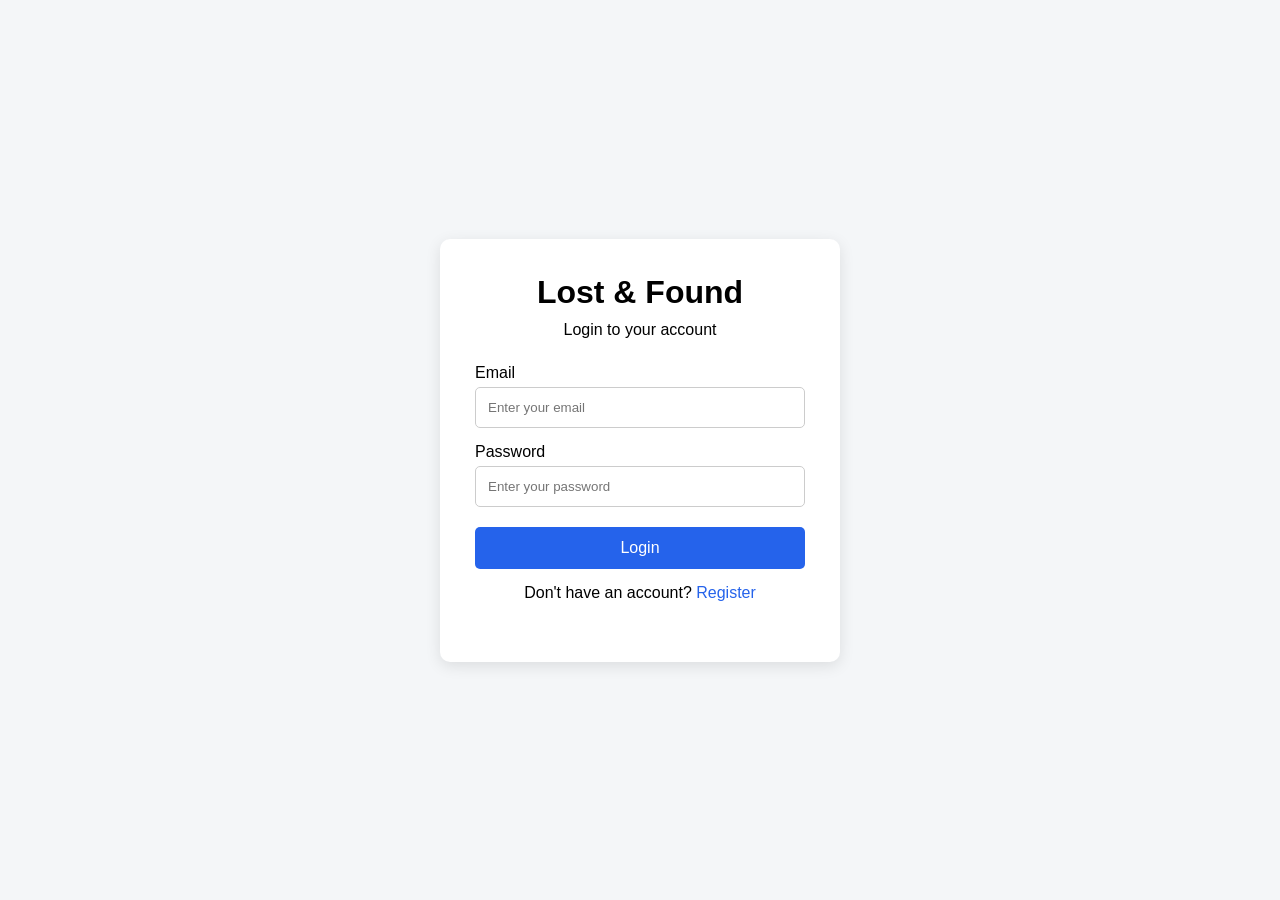
==== frontend/admin-claims.html @ b4ef364d "Added Admin Control" ====
<!DOCTYPE html>
<html lang="en">

<head>
    <meta charset="UTF-8">
    <meta name="viewport" content="width=device-width, initial-scale=1.0">

    <title>Manage Claims - Lost & Found</title>

    <link rel="stylesheet" href="css/style.css">
</head>

<body>

    <header>

        <h1>Lost & Found - Admin</h1>

        <nav>
            <a href="admin-dashboard.html">Dashboard</a>
            <a href="admin-items.html">Items</a>
            <a href="admin-users.html">Users</a>
            <a href="admin-claims.html">Claims</a>

            <button id="logoutBtn">Logout</button>
        </nav>

    </header>


    <main>

        <h2>Manage Claims</h2>

        <p id="message"></p>

        <div id="claimsContainer"></div>

    </main>


    <script src="js/admin-claims.js"></script>

</body>

</html>
---- frontend/css/style.css ----
/* Landing Page */

.landing-page {
    margin: 0;
    min-height: 100vh;

    background: linear-gradient(
        135deg,
        #1e3c72,
        #2a5298
    );

    display: flex;
    align-items: center;
    justify-content: center;
}


.landing-container {
    width: 100%;
    max-width: 1100px;
    padding: 40px;
}


.landing-content {
    background: white;

    max-width: 650px;

    margin: auto;

    padding: 60px 50px;

    text-align: center;

    border-radius: 20px;

    box-shadow:
        0 15px 40px rgba(0, 0, 0, 0.2);
}


.landing-content h1 {
    font-size: 52px;
    margin-bottom: 10px;
}


.landing-content h2 {
    font-size: 28px;
    margin-bottom: 20px;
}


.landing-content p {
    font-size: 17px;
    line-height: 1.7;

    color: #555;

    margin-bottom: 35px;
}


.landing-buttons {
    display: flex;

    justify-content: center;

    gap: 20px;
}


.landing-btn {
    display: inline-block;

    padding: 14px 35px;

    background: #1e3c72;

    color: white;

    text-decoration: none;

    border-radius: 8px;

    font-size: 16px;

    font-weight: bold;

    transition: 0.3s;
}


.landing-btn:hover {
    transform: translateY(-2px);

    opacity: 0.9;
}


.landing-btn.secondary {
    background: white;

    color: #1e3c72;

    border: 2px solid #1e3c72;
}


@media (max-width: 600px) {

    .landing-container {
        padding: 20px;
    }

    .landing-content {
        padding: 40px 25px;
    }

    .landing-content h1 {
        font-size: 40px;
    }

    .landing-content h2 {
        font-size: 23px;
    }

    .landing-buttons {
        flex-direction: column;
    }

    .landing-btn {
        width: auto;
    }

}

* {
    box-sizing: border-box;
    margin: 0;
    padding: 0;
}

body {
    font-family: Arial, sans-serif;
    background: #f4f6f8;
}

.container {
    min-height: 100vh;
    display: flex;
    justify-content: center;
    align-items: center;
}

.login-box {
    width: 400px;
    background: white;
    padding: 35px;
    border-radius: 10px;
    box-shadow: 0 4px 15px rgba(0, 0, 0, 0.1);
}

.login-box h1 {
    text-align: center;
    margin-bottom: 10px;
}

.login-box > p {
    text-align: center;
    margin-bottom: 25px;
}

label {
    display: block;
    margin-top: 15px;
    margin-bottom: 5px;
}

input {
    width: 100%;
    padding: 12px;
    border: 1px solid #ccc;
    border-radius: 5px;
}

button {
    width: 100%;
    padding: 12px;
    margin-top: 20px;
    border: none;
    border-radius: 5px;
    background: #2563eb;
    color: white;
    cursor: pointer;
    font-size: 16px;
}

button:hover {
    background: #1d4ed8;
}

a {
    color: #2563eb;
    text-decoration: none;
}

#message {
    margin-top: 15px;
}

header {
    background: #2563eb;
    color: white;
    padding: 20px 40px;

    display: flex;
    justify-content: space-between;
    align-items: center;
}

header h1 {
    margin: 0;
}

nav {
    display: flex;
    align-items: center;
    gap: 20px;
}

nav a {
    color: white;
    text-decoration: none;
}

nav button {
    width: auto;
    margin: 0;
    padding: 8px 15px;
    background: white;
    color: #2563eb;
}

main {
    padding: 40px;
}

main h2 {
    margin-bottom: 10px;
}

.dashboard-cards {
    display: grid;
    grid-template-columns: repeat(2, 1fr);
    gap: 20px;
    margin-top: 30px;
}

.card {
    background: white;
    padding: 25px;
    border-radius: 10px;
    box-shadow: 0 3px 10px rgba(0, 0, 0, 0.1);
}

.card h3 {
    margin-bottom: 10px;
}

.card p {
    margin-bottom: 20px;
}

.card a {
    display: inline-block;
    background: #2563eb;
    color: white;
    padding: 10px 15px;
    border-radius: 5px;
}

.filters {
    display: grid;
    grid-template-columns: 2fr 1fr 1fr 1fr;
    gap: 15px;
    margin: 25px 0;
}

.filters input,
.filters select {
    padding: 12px;
    border: 1px solid #ccc;
    border-radius: 5px;
}

.items-grid {
    display: grid;
    grid-template-columns: repeat(3, 1fr);
    gap: 20px;
    margin-top: 25px;
}

.item-card {
    background: white;
    padding: 20px;
    border-radius: 10px;
    box-shadow: 0 3px 10px rgba(0, 0, 0, 0.1);
}

.item-card h3 {
    margin-bottom: 15px;
}

.item-card p {
    margin: 8px 0;
}

.item-card button {
    margin-top: 15px;
}

@media (max-width: 900px) {

    .items-grid {
        grid-template-columns: repeat(2, 1fr);
    }

    .filters {
        grid-template-columns: 1fr 1fr;
    }
}

@media (max-width: 600px) {

    .items-grid {
        grid-template-columns: 1fr;
    }

    .filters {
        grid-template-columns: 1fr;
    }

    header {
        flex-direction: column;
        gap: 15px;
    }

    nav {
        flex-wrap: wrap;
        justify-content: center;
    }
}

.details-card {
    max-width: 800px;
    margin: 30px auto;
    background: white;
    padding: 30px;
    border-radius: 10px;
    box-shadow: 0 3px 10px rgba(0, 0, 0, 0.1);
}

.details-card h2 {
    margin-bottom: 20px;
}

.details-card p {
    margin: 12px 0;
}

.claim-box {
    max-width: 800px;
    margin: 20px auto;
    background: white;
    padding: 30px;
    border-radius: 10px;
    box-shadow: 0 3px 10px rgba(0, 0, 0, 0.1);
}

.claim-box h2 {
    margin-bottom: 10px;
}

.claim-box textarea {
    width: 100%;
    margin-top: 20px;
    padding: 12px;
    border: 1px solid #ccc;
    border-radius: 5px;
    resize: vertical;
}

.claim-box button {
    width: auto;
    padding: 10px 20px;
}

#message,
#claimMessageResult {
    margin-top: 15px;
}

.form-card {
    max-width: 650px;
    margin: 30px auto;
    background: white;
    padding: 30px;
    border-radius: 10px;
    box-shadow: 0 3px 10px rgba(0, 0, 0, 0.1);
}

.form-card h2 {
    margin-bottom: 10px;
}

.form-card > p {
    margin-bottom: 25px;
}

.form-card label {
    display: block;
    margin-top: 15px;
    margin-bottom: 5px;
}

.form-card input,
.form-card select,
.form-card textarea {
    width: 100%;
    padding: 12px;
    border: 1px solid #ccc;
    border-radius: 5px;
    font-family: inherit;
}

.form-card textarea {
    resize: vertical;
}

.form-card button {
    margin-top: 25px;
}

#message {
    margin-top: 15px;
}

.claims-grid {
    display: grid;
    grid-template-columns: repeat(3, 1fr);
    gap: 20px;
    margin-top: 25px;
}

.claim-card {
    background: white;
    padding: 25px;
    border-radius: 10px;
    box-shadow: 0 3px 10px rgba(0, 0, 0, 0.1);
}

.claim-card h3 {
    margin-bottom: 15px;
}

.claim-card p {
    margin: 10px 0;
}

.claim-status {
    font-weight: bold;
}

.claim-status.pending {
    color: orange;
}

.claim-status.accepted {
    color: green;
}

.claim-status.rejected {
    color: red;
}

.claim-card button {
    width: auto;
    margin-top: 15px;
}


@media (max-width: 900px) {

    .claims-grid {
        grid-template-columns: repeat(2, 1fr);
    }

}


@media (max-width: 600px) {

    .claims-grid {
        grid-template-columns: 1fr;
    }

}

.admin-claim-card {
    background: white;
    margin: 20px 0;
    padding: 25px;
    border-radius: 10px;
    box-shadow: 0 3px 10px rgba(0, 0, 0, 0.1);
}

.admin-claim-card h3 {
    margin-bottom: 15px;
}

.admin-claim-card p {
    margin: 10px 0;
}

.claim-actions {
    margin-top: 20px;
}

.claim-actions button {
    width: auto;
    margin-right: 10px;
}

.admin-item-card {
    background: white;
    margin: 20px 0;
    padding: 25px;
    border-radius: 10px;
    box-shadow: 0 3px 10px rgba(0, 0, 0, 0.1);
}

.admin-item-card h3 {
    margin-bottom: 15px;
}

.admin-item-card p {
    margin: 10px 0;
}

.item-actions {
    margin-top: 20px;
}

.item-actions button {
    width: auto;
    margin-right: 10px;
}

.item-status {
    font-weight: bold;
}

.item-status.active {
    color: green;
}

.item-status.resolved {
    color: blue;
}

.admin-user-card {
    background: white;
    margin: 20px 0;
    padding: 25px;
    border-radius: 10px;
    box-shadow: 0 3px 10px rgba(0, 0, 0, 0.1);
}

.admin-user-card h3 {
    margin-bottom: 15px;
}

.admin-user-card p {
    margin: 10px 0;
}

.user-actions {
    margin-top: 20px;
}

.user-actions button {
    width: auto;
}

.user-actions span {
    font-weight: bold;
}

.dashboard-cards {
    display: grid;
    grid-template-columns: repeat(3, 1fr);
    gap: 20px;
    margin-top: 30px;
}

.dashboard-card {
    background: white;
    padding: 25px;
    border-radius: 10px;
    text-align: center;
    box-shadow: 0 3px 10px rgba(0, 0, 0, 0.1);
}

.dashboard-card h3 {
    margin-bottom: 15px;
}

.dashboard-card p {
    font-size: 32px;
    font-weight: bold;
}

.admin-links {
    display: flex;
    gap: 15px;
    margin-top: 35px;
    flex-wrap: wrap;
}

.admin-links a {
    padding: 12px 20px;
    background: #333;
    color: white;
    text-decoration: none;
    border-radius: 6px;
}

@media (max-width: 800px) {

    .dashboard-cards {
        grid-template-columns: repeat(2, 1fr);
    }

}

@media (max-width: 500px) {

    .dashboard-cards {
        grid-template-columns: 1fr;
    }

}
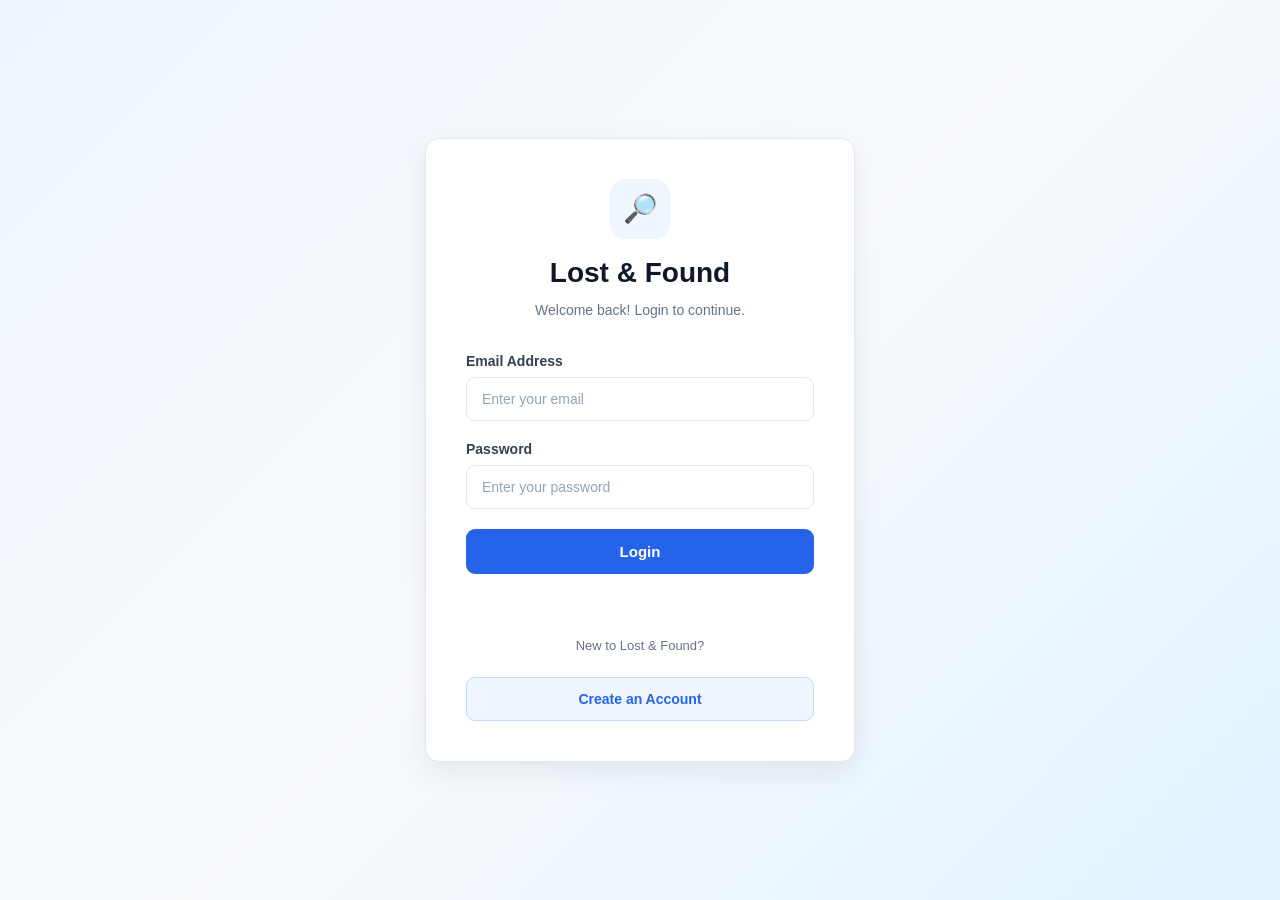
==== commit 41448374: "Updated frontend" ====
--- a/frontend/admin-claims.html
+++ b/frontend/admin-claims.html
@@ -2,39 +2,160 @@
 <html lang="en">
 
 <head>
+
     <meta charset="UTF-8">
-    <meta name="viewport" content="width=device-width, initial-scale=1.0">
+
+    <meta name="viewport"
+          content="width=device-width, initial-scale=1.0">
 
     <title>Manage Claims - Lost & Found</title>
 
     <link rel="stylesheet" href="css/style.css">
+
 </head>
 
 <body>
 
-    <header>
+    <!-- Admin Navigation -->
+    <header class="main-header admin-header">
 
-        <h1>Lost & Found - Admin</h1>
+        <a href="admin-dashboard.html" class="brand">
 
-        <nav>
-            <a href="admin-dashboard.html">Dashboard</a>
-            <a href="admin-items.html">Items</a>
-            <a href="admin-users.html">Users</a>
-            <a href="admin-claims.html">Claims</a>
+            <span class="brand-icon">🔎</span>
 
-            <button id="logoutBtn">Logout</button>
+            <span>Lost & Found</span>
+
+            <span class="admin-badge">
+                ADMIN
+            </span>
+
+        </a>
+
+
+        <nav class="main-nav">
+
+            <a href="admin-dashboard.html"
+               class="nav-link">
+                Dashboard
+            </a>
+
+            <a href="admin-items.html"
+               class="nav-link">
+                Items
+            </a>
+
+            <a href="admin-users.html"
+               class="nav-link">
+                Users
+            </a>
+
+            <a href="admin-claims.html"
+               class="nav-link active">
+                Claims
+            </a>
+
+            <button id="logoutBtn"
+                    class="logout-btn">
+                Logout
+            </button>
+
         </nav>
 
     </header>
 
 
-    <main>
+    <!-- Main Content -->
+    <main class="admin-claims-page">
 
-        <h2>Manage Claims</h2>
 
-        <p id="message"></p>
+        <!-- Page Hero -->
+        <section class="admin-claims-hero">
 
-        <div id="claimsContainer"></div>
+            <div>
+
+                <span class="section-label">
+                    ADMIN PORTAL
+                </span>
+
+                <h1>
+                    Manage Claims
+                </h1>
+
+                <p>
+                    Review ownership claims and manage
+                    claim requests submitted by users.
+                </p>
+
+            </div>
+
+
+            <div class="admin-claims-hero-icon">
+                📋
+            </div>
+
+        </section>
+
+
+        <!-- Claims Section -->
+        <section class="admin-claims-section">
+
+
+            <div class="admin-claims-section-header">
+
+                <div>
+
+                    <span class="admin-section-label">
+                        CLAIM MANAGEMENT
+                    </span>
+
+                    <h2>
+                        Submitted Claims
+                    </h2>
+
+                    <p>
+                        Review, approve, or reject claims
+                        submitted for reported items.
+                    </p>
+
+                </div>
+
+            </div>
+
+
+            <!-- Message -->
+            <p id="message"
+               class="admin-claims-message">
+            </p>
+
+
+            <!-- Claims -->
+            <div id="claimsContainer"
+                 class="admin-claims-grid">
+            </div>
+
+
+            <!-- Empty State -->
+            <div id="adminClaimsEmptyState"
+                 class="admin-claims-empty-state"
+                 style="display: none;">
+
+                <div class="admin-claims-empty-icon">
+                    📋
+                </div>
+
+                <h3>
+                    No Claims Found
+                </h3>
+
+                <p>
+                    There are currently no claim requests
+                    waiting for admin review.
+                </p>
+
+            </div>
+
+
+        </section>
 
     </main>
 
@@ -43,4 +164,4 @@
 
 </body>
 
-</html>
+</html>
--- a/frontend/css/style.css
+++ b/frontend/css/style.css
@@ -1,655 +1,5885 @@
-/* Landing Page */
-
-.landing-page {
+
+/* =========================================
+   1. GLOBAL RESET
+   Removes default browser spacing
+========================================= */
+
+* {
     margin: 0;
+    padding: 0;
+    box-sizing: border-box;
+}
+
+
+/* =========================================
+   2. ROOT VARIABLES
+   Common colors and values for the website
+========================================= */
+
+:root {
+    --primary-color: #2563eb;
+    --primary-hover: #1d4ed8;
+
+    --background-color: #f1f5f9;
+    --card-color: #ffffff;
+
+    --heading-color: #0f172a;
+    --text-color: #64748b;
+
+    --border-color: #e2e8f0;
+
+    --shadow: 0 10px 30px rgba(15, 23, 42, 0.08);
+
+    --border-radius: 14px;
+}
+
+
+/* =========================================
+   3. BODY STYLING
+   Sets the default font and background
+========================================= */
+
+body {
+    font-family: Arial, Helvetica, sans-serif;
+    background-color: var(--background-color);
+    color: var(--heading-color);
     min-height: 100vh;
+}
+
+
+/* =========================================
+   4. AUTH PAGE
+   Centers the login card
+========================================= */
+
+.auth-page {
+    min-height: 100vh;
+
+    display: flex;
+    justify-content: center;
+    align-items: center;
+
+    padding: 20px;
 
     background: linear-gradient(
         135deg,
-        #1e3c72,
-        #2a5298
+        #eff6ff,
+        #f8fafc,
+        #e0f2fe
     );
-
-    display: flex;
-    align-items: center;
+}
+
+
+/* =========================================
+   5. AUTH CARD
+   Main white login container
+========================================= */
+
+.auth-card {
+    width: 100%;
+    max-width: 430px;
+
+    background-color: var(--card-color);
+
+    padding: 40px;
+
+    border: 1px solid var(--border-color);
+    border-radius: var(--border-radius);
+
+    box-shadow: var(--shadow);
+
+    transition: transform 0.3s ease,
+                box-shadow 0.3s ease;
+}
+
+/* Slight card elevation on hover */
+
+.auth-card:hover {
+    transform: translateY(-3px);
+
+    box-shadow: 0 16px 40px rgba(15, 23, 42, 0.12);
+}
+
+
+/* =========================================
+   6. AUTH HEADER
+   Logo, heading and welcome text
+========================================= */
+
+.auth-header {
+    text-align: center;
+    margin-bottom: 32px;
+}
+
+/* Logo icon */
+
+.brand-icon {
+    width: 60px;
+    height: 60px;
+
+    display: flex;
     justify-content: center;
-}
-
-
-.landing-container {
+    align-items: center;
+
+    margin: 0 auto 18px;
+
+    background-color: #eff6ff;
+
+    border-radius: 16px;
+
+    font-size: 28px;
+}
+
+/* Main heading */
+
+.auth-header h1 {
+    font-size: 28px;
+    font-weight: 700;
+
+    color: var(--heading-color);
+
+    margin-bottom: 10px;
+}
+
+/* Welcome text */
+
+.auth-header p {
+    font-size: 14px;
+    color: var(--text-color);
+    line-height: 1.6;
+}
+
+
+/* =========================================
+   7. FORM STYLING
+========================================= */
+
+.auth-form {
+    display: flex;
+    flex-direction: column;
+    gap: 20px;
+}
+
+/* Each input and its label */
+
+.form-group {
+    display: flex;
+    flex-direction: column;
+    gap: 8px;
+}
+
+/* Input labels */
+
+.form-group label {
+    font-size: 14px;
+    font-weight: 600;
+
+    color: #334155;
+}
+
+/* Email and password inputs */
+
+.form-group input {
     width: 100%;
-    max-width: 1100px;
-    padding: 40px;
-}
-
-
-.landing-content {
+
+    padding: 13px 15px;
+
+    font-size: 14px;
+    font-family: inherit;
+
+    color: var(--heading-color);
+
+    background-color: #ffffff;
+
+    border: 1px solid var(--border-color);
+    border-radius: 9px;
+
+    outline: none;
+
+    transition: border-color 0.2s ease,
+                box-shadow 0.2s ease;
+}
+
+/* Placeholder color */
+
+.form-group input::placeholder {
+    color: #94a3b8;
+}
+
+/* Input focus effect */
+
+.form-group input:focus {
+    border-color: var(--primary-color);
+
+    box-shadow: 0 0 0 3px rgba(37, 99, 235, 0.12);
+}
+
+
+/* =========================================
+   8. PRIMARY LOGIN BUTTON
+========================================= */
+
+.primary-btn {
+    width: 100%;
+
+    padding: 14px;
+
+    background-color: var(--primary-color);
+    color: #ffffff;
+
+    border: none;
+    border-radius: 9px;
+
+    font-size: 15px;
+    font-weight: 600;
+
+    cursor: pointer;
+
+    transition: background-color 0.2s ease,
+                transform 0.2s ease,
+                box-shadow 0.2s ease;
+}
+
+/* Button hover */
+
+.primary-btn:hover {
+    background-color: var(--primary-hover);
+
+    transform: translateY(-2px);
+
+    box-shadow: 0 5px 14px rgba(37, 99, 235, 0.25);
+}
+
+/* Button click */
+
+.primary-btn:active {
+    transform: translateY(0);
+}
+
+/* Keyboard focus */
+
+.primary-btn:focus-visible,
+.secondary-btn:focus-visible {
+    outline: 3px solid rgba(37, 99, 235, 0.35);
+    outline-offset: 3px;
+}
+
+
+/* =========================================
+   9. FORM MESSAGE
+   Displays login success or error messages
+========================================= */
+
+.form-message {
+    font-size: 13px;
+    text-align: center;
+    line-height: 1.5;
+
+    color: #dc2626;
+}
+
+
+/* =========================================
+   10. AUTH DIVIDER
+========================================= */
+
+.auth-divider {
+    display: flex;
+    align-items: center;
+    justify-content: center;
+
+    margin: 24px 0;
+
+    color: var(--text-color);
+    font-size: 13px;
+}
+
+
+/* =========================================
+   11. SECONDARY BUTTON
+   Create account button
+========================================= */
+
+.secondary-btn {
+    display: block;
+    width: 100%;
+
+    padding: 13px;
+
+    text-align: center;
+    text-decoration: none;
+
+    color: var(--primary-color);
+
+    background-color: #eff6ff;
+
+    border: 1px solid #bfdbfe;
+    border-radius: 9px;
+
+    font-size: 14px;
+    font-weight: 600;
+
+    transition: background-color 0.2s ease,
+                border-color 0.2s ease;
+}
+
+/* Register button hover */
+
+.secondary-btn:hover {
+    background-color: #dbeafe;
+    border-color: #93c5fd;
+}
+
+
+/* =========================================
+   12. RESPONSIVE DESIGN
+   Adjusts the card for mobile screens
+========================================= */
+
+@media (max-width: 480px) {
+
+    .auth-card {
+        padding: 28px 22px;
+    }
+
+    .auth-header h1 {
+        font-size: 24px;
+    }
+
+    .brand-icon {
+        width: 54px;
+        height: 54px;
+    }
+
+}
+
+
+/* =========================================
+   13. REDUCED MOTION
+   Respects users who prefer less animation
+========================================= */
+
+@media (prefers-reduced-motion: reduce) {
+
+    *,
+    *::before,
+    *::after {
+        scroll-behavior: auto !important;
+        animation-duration: 0.01ms !important;
+        transition-duration: 0.01ms !important;
+    }
+
+}
+
+
+/* =========================================
+   USER DASHBOARD
+========================================= */
+
+
+/* =========================================
+   MAIN HEADER
+========================================= */
+
+.main-header {
+    min-height: 70px;
+
+    display: flex;
+    align-items: center;
+    justify-content: space-between;
+
+    padding: 15px 40px;
+
+    background-color: #0f172a;
+
+    border-bottom: 1px solid #1e293b;
+}
+
+
+/* Application brand */
+
+.brand {
+    display: flex;
+    align-items: center;
+
+    gap: 10px;
+
+    color: #ffffff;
+
+    font-size: 20px;
+    font-weight: 700;
+
+    text-decoration: none;
+}
+
+
+/* Brand icon */
+
+.brand-symbol {
+    width: 38px;
+    height: 38px;
+
+    display: flex;
+    align-items: center;
+    justify-content: center;
+
+    background-color: #2563eb;
+
+    border-radius: 10px;
+
+    font-size: 18px;
+}
+
+
+/* =========================================
+   NAVIGATION
+========================================= */
+
+.main-nav {
+    display: flex;
+    align-items: center;
+
+    gap: 8px;
+}
+
+
+/* Navigation links */
+
+.nav-link {
+    padding: 9px 13px;
+
+    color: #cbd5e1;
+
+    border-radius: 7px;
+
+    font-size: 14px;
+
+    text-decoration: none;
+
+    transition:
+        background-color 0.2s ease,
+        color 0.2s ease;
+}
+
+
+/* Navigation hover */
+
+.nav-link:hover {
+    color: #ffffff;
+
+    background-color: #1e293b;
+
+    text-decoration: none;
+}
+
+
+/* Active navigation item */
+
+.nav-link.active {
+    color: #ffffff;
+
+    background-color: #2563eb;
+}
+
+
+/* =========================================
+   LOGOUT BUTTON
+========================================= */
+
+.logout-btn {
+    width: auto;
+
+    margin: 0;
+
+    padding: 9px 15px;
+
+    border: 1px solid #475569;
+
+    border-radius: 7px;
+
+    background-color: transparent;
+
+    color: #cbd5e1;
+
+    font-size: 14px;
+
+    cursor: pointer;
+
+    transition:
+        background-color 0.2s ease,
+        color 0.2s ease,
+        border-color 0.2s ease;
+}
+
+
+/* Logout hover */
+
+.logout-btn:hover {
+    background-color: #dc2626;
+
+    border-color: #dc2626;
+
+    color: #ffffff;
+}
+
+
+/* =========================================
+   DASHBOARD CONTAINER
+========================================= */
+
+.dashboard-container {
+    max-width: 1200px;
+
+    margin: 0 auto;
+
+    padding: 45px 30px;
+}
+
+
+/* =========================================
+   WELCOME SECTION
+========================================= */
+
+.dashboard-welcome {
+    display: flex;
+
+    align-items: center;
+    justify-content: space-between;
+
+    gap: 30px;
+
+    margin-bottom: 35px;
+
+    padding: 35px;
+
+    background:
+        linear-gradient(
+            135deg,
+            #0f172a,
+            #1e3a8a
+        );
+
+    border-radius: 18px;
+
+    color: #ffffff;
+
+    box-shadow:
+        0 12px 30px rgba(15, 23, 42, 0.15);
+}
+
+
+/* Small label */
+
+.welcome-label {
+    display: block;
+
+    margin-bottom: 10px;
+
+    color: #93c5fd;
+
+    font-size: 12px;
+
+    font-weight: 700;
+
+    letter-spacing: 1.5px;
+}
+
+
+/* Welcome heading */
+
+.dashboard-welcome h1 {
+    margin-bottom: 10px;
+
+    color: #ffffff;
+
+    font-size: 30px;
+}
+
+
+/* Welcome description */
+
+.dashboard-welcome p {
+    max-width: 650px;
+
+    margin: 0;
+
+    color: #cbd5e1;
+
+    line-height: 1.6;
+}
+
+
+/* =========================================
+   PRIMARY DASHBOARD BUTTON
+========================================= */
+
+.dashboard-primary-btn {
+    flex-shrink: 0;
+
+    padding: 13px 20px;
+
+    background-color: #ffffff;
+
+    color: #1d4ed8;
+
+    border-radius: 9px;
+
+    font-size: 14px;
+
+    font-weight: 700;
+
+    text-decoration: none;
+
+    transition:
+        transform 0.2s ease,
+        box-shadow 0.2s ease;
+}
+
+
+.dashboard-primary-btn:hover {
+    transform: translateY(-2px);
+
+    box-shadow:
+        0 8px 20px rgba(0, 0, 0, 0.15);
+
+    text-decoration: none;
+}
+
+
+/* =========================================
+   DASHBOARD CARDS
+========================================= */
+
+.dashboard-cards {
+    display: grid;
+
+    grid-template-columns:
+        repeat(4, 1fr);
+
+    gap: 18px;
+
+    margin-top: 0;
+}
+
+
+/* Individual card */
+
+.dashboard-card {
+    display: flex;
+
+    flex-direction: column;
+
+    padding: 24px;
+
+    background-color: #ffffff;
+
+    border: 1px solid #e2e8f0;
+
+    border-radius: 14px;
+
+    box-shadow:
+        0 4px 15px rgba(15, 23, 42, 0.05);
+
+    transition:
+        transform 0.2s ease,
+        box-shadow 0.2s ease,
+        border-color 0.2s ease;
+}
+
+
+/* Card hover */
+
+.dashboard-card:hover {
+    transform: translateY(-5px);
+
+    border-color: #bfdbfe;
+
+    box-shadow:
+        0 12px 25px rgba(15, 23, 42, 0.10);
+}
+
+
+/* =========================================
+   CARD ICON
+========================================= */
+
+.dashboard-card-icon {
+    width: 46px;
+    height: 46px;
+
+    display: flex;
+
+    align-items: center;
+    justify-content: center;
+
+    margin-bottom: 18px;
+
+    border-radius: 12px;
+
+    font-size: 20px;
+
+    font-weight: 700;
+}
+
+
+/* Lost */
+
+.lost-icon {
+    background-color: #fff7ed;
+
+    color: #ea580c;
+}
+
+
+/* Found */
+
+.found-icon {
+    background-color: #ecfeff;
+
+    color: #0891b2;
+}
+
+
+/* Report */
+
+.report-icon {
+    background-color: #eff6ff;
+
+    color: #2563eb;
+}
+
+
+/* Claims */
+
+.claims-icon {
+    background-color: #f5f3ff;
+
+    color: #7c3aed;
+}
+
+
+/* =========================================
+   CARD CONTENT
+========================================= */
+
+.dashboard-card-content {
+    flex: 1;
+}
+
+
+.dashboard-card h3 {
+    margin-bottom: 8px;
+
+    color: #0f172a;
+
+    font-size: 17px;
+}
+
+
+.dashboard-card p {
+    margin-bottom: 18px;
+
+    color: #64748b;
+
+    font-size: 13px;
+
+    line-height: 1.6;
+}
+
+
+.dashboard-card a {
+    color: #2563eb;
+
+    font-size: 13px;
+
+    font-weight: 700;
+
+    text-decoration: none;
+}
+
+
+.dashboard-card a:hover {
+    color: #1d4ed8;
+
+    text-decoration: none;
+}
+
+
+/* =========================================
+   QUICK ACTIONS
+========================================= */
+
+.quick-actions {
+    margin-top: 50px;
+}
+
+
+.section-label {
+    display: block;
+
+    margin-bottom: 6px;
+
+    color: #2563eb;
+
+    font-size: 11px;
+
+    font-weight: 700;
+
+    letter-spacing: 1.5px;
+}
+
+
+.section-heading h2 {
+    margin-bottom: 20px;
+
+    color: #0f172a;
+
+    font-size: 24px;
+}
+
+
+/* =========================================
+   ACTION GRID
+========================================= */
+
+.action-grid {
+    display: grid;
+
+    grid-template-columns:
+        repeat(2, 1fr);
+
+    gap: 16px;
+}
+
+
+/* Individual action */
+
+.action-card {
+    display: flex;
+
+    align-items: center;
+
+    gap: 15px;
+
+    padding: 20px;
+
+    background-color: #ffffff;
+
+    border: 1px solid #e2e8f0;
+
+    border-radius: 12px;
+
+    color: inherit;
+
+    text-decoration: none;
+
+    transition:
+        transform 0.2s ease,
+        border-color 0.2s ease,
+        box-shadow 0.2s ease;
+}
+
+
+.action-card:hover {
+    transform: translateY(-3px);
+
+    border-color: #bfdbfe;
+
+    box-shadow:
+        0 8px 20px rgba(15, 23, 42, 0.08);
+
+    text-decoration: none;
+}
+
+
+/* Action icon */
+
+.action-icon {
+    width: 45px;
+    height: 45px;
+
+    flex-shrink: 0;
+
+    display: flex;
+
+    justify-content: center;
+    align-items: center;
+
+    background-color: #eff6ff;
+
+    border-radius: 10px;
+
+    font-size: 19px;
+}
+
+
+/* Action content */
+
+.action-card div {
+    flex: 1;
+}
+
+
+.action-card h3 {
+    margin-bottom: 5px;
+
+    color: #0f172a;
+
+    font-size: 15px;
+}
+
+
+.action-card p {
+    margin: 0;
+
+    color: #64748b;
+
+    font-size: 13px;
+
+    line-height: 1.5;
+}
+
+
+/* Arrow */
+
+.action-arrow {
+    color: #2563eb;
+
+    font-size: 20px;
+
+    transition: transform 0.2s ease;
+}
+
+
+.action-card:hover .action-arrow {
+    transform: translateX(4px);
+}
+
+
+/* =========================================
+   INFORMATION BOX
+========================================= */
+
+.dashboard-info {
+    display: flex;
+
+    align-items: flex-start;
+
+    gap: 15px;
+
+    margin-top: 40px;
+
+    padding: 22px;
+
+    background-color: #eff6ff;
+
+    border: 1px solid #bfdbfe;
+
+    border-radius: 12px;
+}
+
+
+.info-icon {
+    font-size: 22px;
+}
+
+
+.dashboard-info h3 {
+    margin-bottom: 6px;
+
+    color: #1e3a8a;
+
+    font-size: 15px;
+}
+
+
+.dashboard-info p {
+    margin: 0;
+
+    color: #475569;
+
+    font-size: 13px;
+
+    line-height: 1.6;
+}
+
+
+/* =========================================
+   DASHBOARD RESPONSIVENESS
+========================================= */
+
+
+/* Tablet */
+
+@media (max-width: 1000px) {
+
+    .dashboard-cards {
+        grid-template-columns:
+            repeat(2, 1fr);
+    }
+
+}
+
+
+/* Mobile */
+
+@media (max-width: 700px) {
+
+    .main-header {
+        flex-direction: column;
+
+        gap: 15px;
+
+        padding: 15px 20px;
+    }
+
+
+    .main-nav {
+        width: 100%;
+
+        justify-content: center;
+
+        flex-wrap: wrap;
+    }
+
+
+    .dashboard-container {
+        padding: 25px 18px;
+    }
+
+
+    .dashboard-welcome {
+        flex-direction: column;
+
+        align-items: flex-start;
+
+        padding: 25px;
+    }
+
+
+    .dashboard-welcome h1 {
+        font-size: 25px;
+    }
+
+
+    .dashboard-primary-btn {
+        width: 100%;
+
+        text-align: center;
+    }
+
+
+    .dashboard-cards {
+        grid-template-columns: 1fr;
+    }
+
+
+    .action-grid {
+        grid-template-columns: 1fr;
+    }
+
+}
+
+
+/* Small mobile */
+
+@media (max-width: 450px) {
+
+    .main-nav {
+        gap: 4px;
+    }
+
+
+    .nav-link {
+        padding: 8px 9px;
+
+        font-size: 12px;
+    }
+
+
+    .logout-btn {
+        padding: 8px 10px;
+
+        font-size: 12px;
+    }
+
+
+    .dashboard-welcome {
+        border-radius: 14px;
+    }
+
+
+    .dashboard-info {
+        flex-direction: column;
+    }
+
+}
+
+/* =========================================
+   ITEMS PAGE
+========================================= */
+
+
+/* =========================================
+   ITEMS PAGE CONTAINER
+========================================= */
+
+.items-page {
+    max-width: 1200px;
+
+    margin: 0 auto;
+
+    padding: 40px 30px;
+}
+
+
+/* =========================================
+   ITEMS HERO
+========================================= */
+
+.items-hero {
+    display: flex;
+
+    align-items: center;
+    justify-content: space-between;
+
+    gap: 30px;
+
+    margin-bottom: 30px;
+
+    padding: 35px;
+
+    background:
+        linear-gradient(
+            135deg,
+            #0f172a,
+            #1e3a8a
+        );
+
+    border-radius: 18px;
+
+    color: white;
+
+    box-shadow:
+        0 12px 30px rgba(15, 23, 42, 0.15);
+}
+
+
+.items-hero h1 {
+    margin-bottom: 10px;
+
+    color: white;
+
+    font-size: 30px;
+}
+
+
+.items-hero p {
+    margin: 0;
+
+    color: #cbd5e1;
+
+    line-height: 1.6;
+}
+
+
+/* =========================================
+   FILTER SECTION
+========================================= */
+
+.items-filter-section {
+    margin-bottom: 35px;
+
+    padding: 25px;
+
     background: white;
 
-    max-width: 650px;
-
-    margin: auto;
-
-    padding: 60px 50px;
+    border: 1px solid #e2e8f0;
+
+    border-radius: 14px;
+
+    box-shadow:
+        0 4px 15px rgba(15, 23, 42, 0.05);
+}
+
+
+/* Filter heading */
+
+.filter-header {
+    margin-bottom: 20px;
+}
+
+
+.filter-header h2 {
+    margin-bottom: 5px;
+
+    color: #0f172a;
+
+    font-size: 20px;
+}
+
+
+.filter-header p {
+    margin: 0;
+
+    color: #64748b;
+
+    font-size: 13px;
+}
+
+
+/* =========================================
+   FILTER GRID
+========================================= */
+
+.items-filters {
+    display: grid;
+
+    grid-template-columns:
+        2fr 1fr 1fr 1.5fr;
+
+    gap: 15px;
+}
+
+
+/* =========================================
+   FILTER GROUP
+========================================= */
+
+.filter-group {
+    display: flex;
+
+    flex-direction: column;
+
+    gap: 7px;
+}
+
+
+.filter-group label {
+    color: #334155;
+
+    font-size: 13px;
+
+    font-weight: 600;
+}
+
+
+/* =========================================
+   FILTER INPUTS
+========================================= */
+
+.filter-group input,
+.filter-group select {
+    width: 100%;
+
+    min-height: 44px;
+
+    padding: 11px 13px;
+
+    background: white;
+
+    border: 1px solid #e2e8f0;
+
+    border-radius: 8px;
+
+    color: #0f172a;
+
+    font-family: inherit;
+
+    font-size: 13px;
+
+    outline: none;
+
+    transition:
+        border-color 0.2s ease,
+        box-shadow 0.2s ease;
+}
+
+
+.filter-group input:focus,
+.filter-group select:focus {
+    border-color: #2563eb;
+
+    box-shadow:
+        0 0 0 3px rgba(37, 99, 235, 0.10);
+}
+
+
+/* =========================================
+   INPUT WITH ICON
+========================================= */
+
+.input-with-icon {
+    position: relative;
+}
+
+
+.input-with-icon span {
+    position: absolute;
+
+    left: 13px;
+
+    top: 50%;
+
+    transform: translateY(-50%);
+
+    font-size: 14px;
+
+    pointer-events: none;
+}
+
+
+.input-with-icon input {
+    padding-left: 38px;
+}
+
+
+/* =========================================
+   RESULTS HEADER
+========================================= */
+
+.items-results-header {
+    display: flex;
+
+    align-items: center;
+
+    justify-content: space-between;
+
+    margin-bottom: 20px;
+}
+
+
+.items-results-header h2 {
+    margin-bottom: 5px;
+
+    color: #0f172a;
+
+    font-size: 22px;
+}
+
+
+.items-results-header p {
+    margin: 0;
+
+    color: #64748b;
+
+    font-size: 13px;
+}
+
+
+/* =========================================
+   ITEMS GRID
+========================================= */
+
+.items-grid {
+    display: grid;
+
+    grid-template-columns:
+        repeat(3, 1fr);
+
+    gap: 20px;
+
+    margin-top: 0;
+}
+
+
+/* =========================================
+   ITEM CARD
+========================================= */
+
+.item-card {
+    display: flex;
+
+    flex-direction: column;
+
+    min-width: 0;
+
+    padding: 22px;
+
+    background: white;
+
+    border: 1px solid #e2e8f0;
+
+    border-radius: 14px;
+
+    box-shadow:
+        0 4px 15px rgba(15, 23, 42, 0.05);
+
+    transition:
+        transform 0.25s ease,
+        box-shadow 0.25s ease,
+        border-color 0.25s ease;
+}
+
+
+/* Card hover */
+
+.item-card:hover {
+    transform: translateY(-5px);
+
+    border-color: #bfdbfe;
+
+    box-shadow:
+        0 14px 30px rgba(15, 23, 42, 0.11);
+}
+
+
+/* =========================================
+   CARD HEADER
+========================================= */
+
+.item-card-header {
+    display: flex;
+
+    align-items: center;
+
+    justify-content: space-between;
+
+    gap: 10px;
+
+    margin-bottom: 16px;
+}
+
+
+/* Item icon */
+
+.item-card-icon {
+    width: 45px;
+    height: 45px;
+
+    display: flex;
+
+    align-items: center;
+    justify-content: center;
+
+    background-color: #f1f5f9;
+
+    border-radius: 11px;
+
+    font-size: 20px;
+}
+
+
+/* =========================================
+   STATUS BADGES
+========================================= */
+
+.item-status {
+    display: inline-flex;
+
+    align-items: center;
+
+    padding: 5px 9px;
+
+    border-radius: 999px;
+
+    font-size: 10px;
+
+    font-weight: 700;
+
+    letter-spacing: 0.5px;
+}
+
+
+/* Returned = Green */
+
+.status-returned {
+    background-color: #dcfce7;
+
+    color: #15803d;
+}
+
+
+/* Lost = Amber */
+
+.status-lost {
+    background-color: #fef3c7;
+
+    color: #b45309;
+}
+
+
+/* Found = Blue/Teal */
+
+.status-found {
+    background-color: #cffafe;
+
+    color: #0e7490;
+}
+
+
+/* Claimed = Purple */
+
+.status-claimed {
+    background-color: #ede9fe;
+
+    color: #6d28d9;
+}
+
+
+/* Active = Blue */
+
+.status-active {
+    background-color: #dbeafe;
+
+    color: #1d4ed8;
+}
+
+
+/* =========================================
+   ITEM TITLE
+========================================= */
+
+.item-title {
+    margin-bottom: 10px;
+
+    color: #0f172a;
+
+    font-size: 18px;
+
+    line-height: 1.3;
+}
+
+
+/* =========================================
+   TYPE BADGE
+========================================= */
+
+.item-type {
+    display: inline-flex;
+
+    align-self: flex-start;
+
+    margin-bottom: 18px;
+
+    padding: 5px 10px;
+
+    border-radius: 6px;
+
+    font-size: 11px;
+
+    font-weight: 700;
+
+    letter-spacing: 0.5px;
+}
+
+
+/* Lost */
+
+.type-lost {
+    background-color: #fff7ed;
+
+    color: #c2410c;
+}
+
+
+/* Found */
+
+.type-found {
+    background-color: #ecfeff;
+
+    color: #0e7490;
+}
+
+
+/* Default */
+
+.type-default {
+    background-color: #f1f5f9;
+
+    color: #475569;
+}
+
+
+/* =========================================
+   ITEM DETAILS
+========================================= */
+
+.item-details {
+    display: flex;
+
+    flex-direction: column;
+
+    gap: 12px;
+
+    margin-bottom: 18px;
+}
+
+
+.item-detail {
+    display: flex;
+
+    align-items: center;
+
+    gap: 10px;
+}
+
+
+/* Detail icon */
+
+.detail-icon {
+    width: 32px;
+    height: 32px;
+
+    display: flex;
+
+    align-items: center;
+    justify-content: center;
+
+    flex-shrink: 0;
+
+    background-color: #f8fafc;
+
+    border-radius: 7px;
+
+    font-size: 14px;
+}
+
+
+/* Detail text */
+
+.item-detail div {
+    display: flex;
+
+    flex-direction: column;
+
+    gap: 2px;
+
+    min-width: 0;
+}
+
+
+.item-detail small {
+    color: #94a3b8;
+
+    font-size: 10px;
+
+    text-transform: uppercase;
+
+    letter-spacing: 0.5px;
+}
+
+
+.item-detail strong {
+    overflow: hidden;
+
+    color: #334155;
+
+    font-size: 12px;
+
+    font-weight: 600;
+
+    text-overflow: ellipsis;
+
+    white-space: nowrap;
+}
+
+
+/* =========================================
+   DESCRIPTION
+========================================= */
+
+.item-description {
+    display: -webkit-box;
+
+    margin-bottom: 20px;
+
+    color: #64748b;
+
+    font-size: 13px;
+
+    line-height: 1.6;
+
+    -webkit-box-orient: vertical;
+
+    -webkit-line-clamp: 2;
+
+    overflow: hidden;
+}
+
+
+/* =========================================
+   CARD FOOTER
+========================================= */
+
+.item-card-footer {
+    margin-top: auto;
+
+    padding-top: 16px;
+
+    border-top: 1px solid #f1f5f9;
+}
+
+
+/* =========================================
+   VIEW DETAILS BUTTON
+========================================= */
+
+.view-item-btn {
+    width: 100%;
+
+    display: flex;
+
+    align-items: center;
+
+    justify-content: center;
+
+    gap: 8px;
+
+    padding: 11px 15px;
+
+    border: 1px solid #bfdbfe;
+
+    border-radius: 8px;
+
+    background-color: #eff6ff;
+
+    color: #1d4ed8;
+
+    font-family: inherit;
+
+    font-size: 13px;
+
+    font-weight: 700;
+
+    cursor: pointer;
+
+    transition:
+        background-color 0.2s ease,
+        border-color 0.2s ease,
+        transform 0.2s ease;
+}
+
+
+.view-item-btn:hover {
+    background-color: #2563eb;
+
+    border-color: #2563eb;
+
+    color: white;
+
+    transform: translateY(-1px);
+}
+
+
+.view-item-btn span {
+    transition:
+        transform 0.2s ease;
+}
+
+
+.view-item-btn:hover span {
+    transform: translateX(3px);
+}
+
+
+/* =========================================
+   MESSAGE
+========================================= */
+
+.items-message {
+    margin: 15px 0;
+
+    color: #dc2626;
 
     text-align: center;
 
-    border-radius: 20px;
-
-    box-shadow:
-        0 15px 40px rgba(0, 0, 0, 0.2);
-}
-
-
-.landing-content h1 {
-    font-size: 52px;
-    margin-bottom: 10px;
-}
-
-
-.landing-content h2 {
-    font-size: 28px;
-    margin-bottom: 20px;
-}
-
-
-.landing-content p {
-    font-size: 17px;
-    line-height: 1.7;
-
-    color: #555;
-
-    margin-bottom: 35px;
-}
-
-
-.landing-buttons {
-    display: flex;
-
+    font-size: 13px;
+}
+
+
+/* =========================================
+   EMPTY STATE
+========================================= */
+
+.empty-state {
+    padding: 60px 20px;
+
+    text-align: center;
+
+    background-color: white;
+
+    border: 1px dashed #cbd5e1;
+
+    border-radius: 14px;
+}
+
+
+.empty-state-icon {
+    margin-bottom: 12px;
+
+    font-size: 35px;
+}
+
+
+.empty-state h3 {
+    margin-bottom: 7px;
+
+    color: #334155;
+
+    font-size: 18px;
+}
+
+
+.empty-state p {
+    color: #64748b;
+
+    font-size: 13px;
+}
+
+
+/* =========================================
+   ITEMS RESPONSIVE DESIGN
+========================================= */
+
+@media (max-width: 1000px) {
+
+    .items-filters {
+        grid-template-columns:
+            repeat(2, 1fr);
+    }
+
+
+    .items-grid {
+        grid-template-columns:
+            repeat(2, 1fr);
+    }
+
+}
+
+
+/* =========================================
+   MOBILE
+========================================= */
+
+@media (max-width: 700px) {
+
+    .items-page {
+        padding: 25px 18px;
+    }
+
+
+    .items-hero {
+        flex-direction: column;
+
+        align-items: flex-start;
+
+        padding: 25px;
+    }
+
+
+    .items-hero h1 {
+        font-size: 25px;
+    }
+
+
+    .dashboard-primary-btn {
+        width: 100%;
+
+        text-align: center;
+    }
+
+
+    .items-filters {
+        grid-template-columns: 1fr;
+    }
+
+
+    .items-grid {
+        grid-template-columns: 1fr;
+    }
+
+
+    .items-filter-section {
+        padding: 20px;
+    }
+
+}
+
+
+/* =========================================
+   SMALL MOBILE
+========================================= */
+
+@media (max-width: 450px) {
+
+    .items-hero {
+        border-radius: 14px;
+    }
+
+
+    .item-card {
+        padding: 18px;
+    }
+
+
+    .items-results-header h2 {
+        font-size: 20px;
+    }
+
+}
+
+
+
+/* =========================================
+   REPORT ITEM PAGE
+   ========================================= */
+
+   .report-page {
+    max-width: 900px;
+    margin: 0 auto;
+    padding: 40px 20px 60px;
+}
+
+/* Page heading */
+.report-header {
+    text-align: center;
+    margin-bottom: 30px;
+}
+
+.report-header h1 {
+    margin: 10px 0;
+    font-size: 32px;
+    color: #0f172a;
+}
+
+.report-header p {
+    margin: 0;
+    color: #64748b;
+    font-size: 16px;
+}
+
+.section-label {
+    display: inline-block;
+    color: #2563eb;
+    font-size: 13px;
+    font-weight: 700;
+    text-transform: uppercase;
+    letter-spacing: 1px;
+}
+
+/* Main form card */
+.report-card {
+    background: #ffffff;
+    border: 1px solid #e2e8f0;
+    border-radius: 16px;
+    padding: 32px;
+    box-shadow: 0 8px 25px rgba(15, 23, 42, 0.08);
+}
+
+/* Card heading */
+.report-card-header {
+    display: flex;
+    align-items: center;
+    gap: 15px;
+    margin-bottom: 28px;
+    padding-bottom: 20px;
+    border-bottom: 1px solid #e2e8f0;
+}
+
+.report-form-icon {
+    width: 50px;
+    height: 50px;
+    display: flex;
+    align-items: center;
     justify-content: center;
-
-    gap: 20px;
-}
-
-
-.landing-btn {
-    display: inline-block;
-
-    padding: 14px 35px;
-
-    background: #1e3c72;
-
-    color: white;
-
+    background: #eff6ff;
+    border-radius: 12px;
+    font-size: 24px;
+}
+
+.report-card-header h2 {
+    margin: 0 0 5px;
+    color: #0f172a;
+    font-size: 22px;
+}
+
+.report-card-header p {
+    margin: 0;
+    color: #64748b;
+    font-size: 14px;
+}
+
+/* Form */
+.report-form {
+    display: grid;
+    grid-template-columns: 1fr 1fr;
+    gap: 22px;
+}
+
+/* Individual field */
+.form-field {
+    display: flex;
+    flex-direction: column;
+}
+
+.form-field.full-width {
+    grid-column: 1 / -1;
+}
+
+.form-field label {
+    margin-bottom: 8px;
+    color: #334155;
+    font-size: 14px;
+    font-weight: 600;
+}
+
+.form-field label::after {
+    content: " *";
+    color: #ef4444;
+}
+
+/* Inputs */
+.form-field input,
+.form-field select,
+.form-field textarea {
+    width: 100%;
+    box-sizing: border-box;
+    padding: 12px 14px;
+    border: 1px solid #cbd5e1;
+    border-radius: 9px;
+    background: #ffffff;
+    color: #0f172a;
+    font-family: inherit;
+    font-size: 15px;
+    outline: none;
+    transition: 0.2s ease;
+}
+
+/* Focus effect */
+.form-field input:focus,
+.form-field select:focus,
+.form-field textarea:focus {
+    border-color: #2563eb;
+    box-shadow: 0 0 0 3px rgba(37, 99, 235, 0.10);
+}
+
+/* Placeholder */
+.form-field input::placeholder,
+.form-field textarea::placeholder {
+    color: #94a3b8;
+}
+
+/* Description */
+.form-field textarea {
+    min-height: 130px;
+    resize: vertical;
+}
+
+/* Helper text */
+.form-helper {
+    margin-top: 7px;
+    color: #94a3b8;
+    font-size: 12px;
+}
+
+/* Buttons */
+.report-form-actions {
+    grid-column: 1 / -1;
+    display: flex;
+    justify-content: flex-end;
+    align-items: center;
+    gap: 12px;
+    margin-top: 8px;
+    padding-top: 22px;
+    border-top: 1px solid #e2e8f0;
+}
+
+.cancel-btn,
+.submit-report-btn {
+    display: inline-flex;
+    align-items: center;
+    justify-content: center;
+    min-height: 44px;
+    padding: 0 22px;
+    border-radius: 9px;
+    font-size: 14px;
+    font-weight: 600;
     text-decoration: none;
-
-    border-radius: 8px;
-
-    font-size: 16px;
-
-    font-weight: bold;
-
-    transition: 0.3s;
-}
-
-
-.landing-btn:hover {
-    transform: translateY(-2px);
-
-    opacity: 0.9;
-}
-
-
-.landing-btn.secondary {
-    background: white;
-
-    color: #1e3c72;
-
-    border: 2px solid #1e3c72;
-}
-
-
-@media (max-width: 600px) {
-
-    .landing-container {
-        padding: 20px;
-    }
-
-    .landing-content {
-        padding: 40px 25px;
-    }
-
-    .landing-content h1 {
-        font-size: 40px;
-    }
-
-    .landing-content h2 {
-        font-size: 23px;
-    }
-
-    .landing-buttons {
-        flex-direction: column;
-    }
-
-    .landing-btn {
-        width: auto;
-    }
-
-}
-
-* {
-    box-sizing: border-box;
-    margin: 0;
-    padding: 0;
-}
-
-body {
-    font-family: Arial, sans-serif;
-    background: #f4f6f8;
-}
-
-.container {
-    min-height: 100vh;
-    display: flex;
-    justify-content: center;
-    align-items: center;
-}
-
-.login-box {
-    width: 400px;
-    background: white;
-    padding: 35px;
-    border-radius: 10px;
-    box-shadow: 0 4px 15px rgba(0, 0, 0, 0.1);
-}
-
-.login-box h1 {
-    text-align: center;
-    margin-bottom: 10px;
-}
-
-.login-box > p {
-    text-align: center;
-    margin-bottom: 25px;
-}
-
-label {
-    display: block;
-    margin-top: 15px;
-    margin-bottom: 5px;
-}
-
-input {
-    width: 100%;
-    padding: 12px;
-    border: 1px solid #ccc;
-    border-radius: 5px;
-}
-
-button {
-    width: 100%;
-    padding: 12px;
-    margin-top: 20px;
+    cursor: pointer;
+    transition: 0.2s ease;
+}
+
+/* Cancel button */
+.cancel-btn {
+    background: #f8fafc;
+    color: #475569;
+    border: 1px solid #cbd5e1;
+}
+
+.cancel-btn:hover {
+    background: #f1f5f9;
+}
+
+/* Submit button */
+.submit-report-btn {
     border: none;
-    border-radius: 5px;
     background: #2563eb;
     color: white;
-    cursor: pointer;
+}
+
+.submit-report-btn:hover {
+    background: #1d4ed8;
+    transform: translateY(-1px);
+    box-shadow: 0 5px 12px rgba(37, 99, 235, 0.25);
+}
+
+/* Message */
+.form-message {
+    grid-column: 1 / -1;
+    margin: 0;
+    padding: 10px 12px;
+    border-radius: 8px;
+    font-size: 14px;
+}
+
+/* Tip box */
+.report-tip {
+    margin-top: 20px;
+    padding: 16px;
+    background: #f8fafc;
+    border: 1px solid #e2e8f0;
+    border-radius: 10px;
+    color: #475569;
+    font-size: 14px;
+    line-height: 1.6;
+}
+
+/* =========================================
+   MOBILE
+   ========================================= */
+
+@media (max-width: 700px) {
+
+    .report-page {
+        padding: 25px 15px 40px;
+    }
+
+    .report-header h1 {
+        font-size: 26px;
+    }
+
+    .report-card {
+        padding: 22px;
+    }
+
+    .report-form {
+        grid-template-columns: 1fr;
+        gap: 18px;
+    }
+
+    .form-field.full-width {
+        grid-column: auto;
+    }
+
+    .report-form-actions {
+        grid-column: auto;
+        flex-direction: column-reverse;
+        align-items: stretch;
+    }
+
+    .cancel-btn,
+    .submit-report-btn {
+        width: 100%;
+    }
+}
+
+/* =========================================
+   CLAIMS PAGE
+   ========================================= */
+
+   .claims-page {
+    max-width: 1100px;
+    margin: 0 auto;
+    padding: 50px 20px 60px;
+}
+
+
+/* =========================================
+   PAGE HEADER
+   ========================================= */
+
+.claims-header {
+    text-align: center;
+    margin-bottom: 35px;
+}
+
+.claims-header .section-label {
+    display: inline-block;
+    margin-bottom: 10px;
+
+    color: #2563eb;
+
+    font-size: 13px;
+    font-weight: 700;
+
+    letter-spacing: 1.5px;
+}
+
+.claims-header h1 {
+    margin: 0 0 10px;
+
+    color: #0f172a;
+
+    font-size: 32px;
+}
+
+.claims-header p {
+    margin: 0;
+
+    color: #64748b;
+
     font-size: 16px;
 }
 
-button:hover {
+
+/* =========================================
+   MESSAGE
+   ========================================= */
+
+.claims-message {
+    margin: 0 0 20px;
+
+    padding: 12px 15px;
+
+    border-radius: 8px;
+
+    font-size: 14px;
+}
+
+.claims-message.error {
+    background: #fef2f2;
+
+    border: 1px solid #fecaca;
+
+    color: #dc2626;
+}
+
+
+/* =========================================
+   CLAIMS SECTION
+   ========================================= */
+
+.claims-section {
+    background: #ffffff;
+
+    border: 1px solid #e2e8f0;
+
+    border-radius: 16px;
+
+    padding: 28px;
+
+    box-shadow:
+        0 8px 25px rgba(15, 23, 42, 0.06);
+}
+
+
+/* Section heading */
+
+.claims-section-header {
+    display: flex;
+
+    align-items: center;
+
+    justify-content: space-between;
+
+    gap: 20px;
+
+    margin-bottom: 25px;
+
+    padding-bottom: 20px;
+
+    border-bottom: 1px solid #e2e8f0;
+}
+
+.claims-section-header h2 {
+    margin: 0 0 5px;
+
+    color: #0f172a;
+
+    font-size: 21px;
+}
+
+.claims-section-header p {
+    margin: 0;
+
+    color: #64748b;
+
+    font-size: 14px;
+}
+
+
+/* Browse button */
+
+.browse-items-btn {
+    display: inline-flex;
+
+    align-items: center;
+
+    justify-content: center;
+
+    min-height: 42px;
+
+    padding: 0 18px;
+
+    border-radius: 8px;
+
+    background: #2563eb;
+
+    color: #ffffff;
+
+    font-size: 14px;
+
+    font-weight: 600;
+
+    text-decoration: none;
+
+    transition: all 0.2s ease;
+}
+
+.browse-items-btn:hover {
     background: #1d4ed8;
-}
-
-a {
-    color: #2563eb;
-    text-decoration: none;
-}
-
-#message {
-    margin-top: 15px;
-}
-
-header {
-    background: #2563eb;
-    color: white;
-    padding: 20px 40px;
-
-    display: flex;
-    justify-content: space-between;
-    align-items: center;
-}
-
-header h1 {
-    margin: 0;
-}
-
-nav {
-    display: flex;
-    align-items: center;
-    gap: 20px;
-}
-
-nav a {
-    color: white;
-    text-decoration: none;
-}
-
-nav button {
-    width: auto;
-    margin: 0;
-    padding: 8px 15px;
-    background: white;
-    color: #2563eb;
-}
-
-main {
-    padding: 40px;
-}
-
-main h2 {
-    margin-bottom: 10px;
-}
-
-.dashboard-cards {
-    display: grid;
-    grid-template-columns: repeat(2, 1fr);
-    gap: 20px;
-    margin-top: 30px;
-}
-
-.card {
-    background: white;
-    padding: 25px;
-    border-radius: 10px;
-    box-shadow: 0 3px 10px rgba(0, 0, 0, 0.1);
-}
-
-.card h3 {
-    margin-bottom: 10px;
-}
-
-.card p {
-    margin-bottom: 20px;
-}
-
-.card a {
-    display: inline-block;
-    background: #2563eb;
-    color: white;
-    padding: 10px 15px;
-    border-radius: 5px;
-}
-
-.filters {
-    display: grid;
-    grid-template-columns: 2fr 1fr 1fr 1fr;
-    gap: 15px;
-    margin: 25px 0;
-}
-
-.filters input,
-.filters select {
-    padding: 12px;
-    border: 1px solid #ccc;
-    border-radius: 5px;
-}
-
-.items-grid {
-    display: grid;
-    grid-template-columns: repeat(3, 1fr);
-    gap: 20px;
-    margin-top: 25px;
-}
-
-.item-card {
-    background: white;
-    padding: 20px;
-    border-radius: 10px;
-    box-shadow: 0 3px 10px rgba(0, 0, 0, 0.1);
-}
-
-.item-card h3 {
-    margin-bottom: 15px;
-}
-
-.item-card p {
-    margin: 8px 0;
-}
-
-.item-card button {
-    margin-top: 15px;
-}
-
-@media (max-width: 900px) {
-
-    .items-grid {
-        grid-template-columns: repeat(2, 1fr);
-    }
-
-    .filters {
-        grid-template-columns: 1fr 1fr;
-    }
-}
-
-@media (max-width: 600px) {
-
-    .items-grid {
-        grid-template-columns: 1fr;
-    }
-
-    .filters {
-        grid-template-columns: 1fr;
-    }
-
-    header {
-        flex-direction: column;
-        gap: 15px;
-    }
-
-    nav {
-        flex-wrap: wrap;
-        justify-content: center;
-    }
-}
-
-.details-card {
-    max-width: 800px;
-    margin: 30px auto;
-    background: white;
-    padding: 30px;
-    border-radius: 10px;
-    box-shadow: 0 3px 10px rgba(0, 0, 0, 0.1);
-}
-
-.details-card h2 {
-    margin-bottom: 20px;
-}
-
-.details-card p {
-    margin: 12px 0;
-}
-
-.claim-box {
-    max-width: 800px;
-    margin: 20px auto;
-    background: white;
-    padding: 30px;
-    border-radius: 10px;
-    box-shadow: 0 3px 10px rgba(0, 0, 0, 0.1);
-}
-
-.claim-box h2 {
-    margin-bottom: 10px;
-}
-
-.claim-box textarea {
-    width: 100%;
-    margin-top: 20px;
-    padding: 12px;
-    border: 1px solid #ccc;
-    border-radius: 5px;
-    resize: vertical;
-}
-
-.claim-box button {
-    width: auto;
-    padding: 10px 20px;
-}
-
-#message,
-#claimMessageResult {
-    margin-top: 15px;
-}
-
-.form-card {
-    max-width: 650px;
-    margin: 30px auto;
-    background: white;
-    padding: 30px;
-    border-radius: 10px;
-    box-shadow: 0 3px 10px rgba(0, 0, 0, 0.1);
-}
-
-.form-card h2 {
-    margin-bottom: 10px;
-}
-
-.form-card > p {
-    margin-bottom: 25px;
-}
-
-.form-card label {
-    display: block;
-    margin-top: 15px;
-    margin-bottom: 5px;
-}
-
-.form-card input,
-.form-card select,
-.form-card textarea {
-    width: 100%;
-    padding: 12px;
-    border: 1px solid #ccc;
-    border-radius: 5px;
-    font-family: inherit;
-}
-
-.form-card textarea {
-    resize: vertical;
-}
-
-.form-card button {
-    margin-top: 25px;
-}
-
-#message {
-    margin-top: 15px;
-}
+
+    transform: translateY(-1px);
+
+    box-shadow:
+        0 5px 12px rgba(37, 99, 235, 0.2);
+}
+
+
+/* =========================================
+   CLAIM GRID
+   ========================================= */
 
 .claims-grid {
     display: grid;
-    grid-template-columns: repeat(3, 1fr);
+
+    grid-template-columns:
+        repeat(2, minmax(0, 1fr));
+
     gap: 20px;
-    margin-top: 25px;
-}
+}
+
+
+/* =========================================
+   CLAIM CARD
+   ========================================= */
 
 .claim-card {
-    background: white;
-    padding: 25px;
+    background: #ffffff;
+
+    border: 1px solid #e2e8f0;
+
+    border-radius: 14px;
+
+    padding: 22px;
+
+    transition:
+        transform 0.2s ease,
+        box-shadow 0.2s ease,
+        border-color 0.2s ease;
+}
+
+.claim-card:hover {
+    transform: translateY(-3px);
+
+    border-color: #cbd5e1;
+
+    box-shadow:
+        0 10px 25px rgba(15, 23, 42, 0.09);
+}
+
+
+/* Card top */
+
+.claim-card-top {
+    display: flex;
+
+    align-items: center;
+
+    justify-content: space-between;
+
+    margin-bottom: 18px;
+}
+
+
+/* Icon */
+
+.claim-icon {
+    width: 44px;
+    height: 44px;
+
+    display: flex;
+
+    align-items: center;
+
+    justify-content: center;
+
+    background: #eff6ff;
+
     border-radius: 10px;
-    box-shadow: 0 3px 10px rgba(0, 0, 0, 0.1);
-}
-
-.claim-card h3 {
-    margin-bottom: 15px;
-}
-
-.claim-card p {
-    margin: 10px 0;
-}
+
+    font-size: 21px;
+}
+
+
+/* =========================================
+   STATUS
+   ========================================= */
 
 .claim-status {
-    font-weight: bold;
-}
+    display: inline-flex;
+
+    align-items: center;
+
+    padding: 6px 11px;
+
+    border-radius: 20px;
+
+    font-size: 12px;
+
+    font-weight: 700;
+
+    text-transform: capitalize;
+}
+
+
+/* Pending */
 
 .claim-status.pending {
-    color: orange;
-}
+    background: #fff7ed;
+
+    color: #c2410c;
+}
+
+
+/* Approved */
+
+.claim-status.approved {
+    background: #ecfdf5;
+
+    color: #047857;
+}
+
+
+/* Accepted */
 
 .claim-status.accepted {
-    color: green;
-}
+    background: #ecfdf5;
+
+    color: #047857;
+}
+
+
+/* Rejected */
 
 .claim-status.rejected {
-    color: red;
-}
-
-.claim-card button {
-    width: auto;
-    margin-top: 15px;
-}
-
-
-@media (max-width: 900px) {
-
-    .claims-grid {
-        grid-template-columns: repeat(2, 1fr);
-    }
-
-}
-
-
-@media (max-width: 600px) {
+    background: #fef2f2;
+
+    color: #dc2626;
+}
+
+
+/* Cancelled */
+
+.claim-status.cancelled {
+    background: #f1f5f9;
+
+    color: #475569;
+}
+
+
+/* =========================================
+   CLAIM TITLE
+   ========================================= */
+
+.claim-title {
+    margin: 0 0 8px;
+
+    color: #0f172a;
+
+    font-size: 20px;
+
+    line-height: 1.3;
+}
+
+
+/* Item ID */
+
+.claim-item-id {
+    color: #94a3b8;
+
+    font-size: 12px;
+
+    margin-bottom: 18px;
+}
+
+
+/* =========================================
+   MESSAGE BOX
+   ========================================= */
+
+.claim-message-box {
+    padding: 14px;
+
+    background: #f8fafc;
+
+    border: 1px solid #e2e8f0;
+
+    border-radius: 9px;
+
+    margin-bottom: 20px;
+}
+
+.claim-label {
+    display: block;
+
+    margin-bottom: 6px;
+
+    color: #64748b;
+
+    font-size: 12px;
+
+    font-weight: 700;
+
+    text-transform: uppercase;
+
+    letter-spacing: 0.5px;
+}
+
+.claim-message-box p {
+    margin: 0;
+
+    color: #334155;
+
+    font-size: 14px;
+
+    line-height: 1.6;
+}
+
+
+/* =========================================
+   CARD FOOTER
+   ========================================= */
+
+.claim-card-footer {
+    padding-top: 17px;
+
+    border-top: 1px solid #e2e8f0;
+}
+
+
+/* View item button */
+
+.view-claim-btn {
+    width: 100%;
+
+    min-height: 42px;
+
+    display: flex;
+
+    align-items: center;
+
+    justify-content: center;
+
+    gap: 8px;
+
+    border: 1px solid #cbd5e1;
+
+    border-radius: 8px;
+
+    background: #ffffff;
+
+    color: #1d4ed8;
+
+    font-family: inherit;
+
+    font-size: 14px;
+
+    font-weight: 600;
+
+    cursor: pointer;
+
+    transition: all 0.2s ease;
+}
+
+.view-claim-btn:hover {
+    background: #eff6ff;
+
+    border-color: #93c5fd;
+}
+
+.view-claim-btn span {
+    font-size: 18px;
+
+    transition: transform 0.2s ease;
+}
+
+.view-claim-btn:hover span {
+    transform: translateX(3px);
+}
+
+
+/* =========================================
+   EMPTY STATE
+   ========================================= */
+
+.claims-empty-state {
+    display: none;
+
+    max-width: 550px;
+
+    margin: 30px auto;
+
+    padding: 45px 25px;
+
+    text-align: center;
+
+    background: #ffffff;
+
+    border: 1px solid #e2e8f0;
+
+    border-radius: 16px;
+
+    box-shadow:
+        0 8px 25px rgba(15, 23, 42, 0.05);
+}
+
+.empty-icon {
+    width: 60px;
+    height: 60px;
+
+    display: flex;
+
+    align-items: center;
+
+    justify-content: center;
+
+    margin: 0 auto 18px;
+
+    background: #eff6ff;
+
+    border-radius: 50%;
+
+    font-size: 27px;
+}
+
+.claims-empty-state h3 {
+    margin: 0 0 8px;
+
+    color: #0f172a;
+
+    font-size: 20px;
+}
+
+.claims-empty-state p {
+    margin: 0 auto 20px;
+
+    max-width: 430px;
+
+    color: #64748b;
+
+    font-size: 14px;
+
+    line-height: 1.6;
+}
+
+
+/* =========================================
+   RESPONSIVE
+   ========================================= */
+
+@media (max-width: 800px) {
 
     .claims-grid {
         grid-template-columns: 1fr;
     }
 
-}
+    .claims-section-header {
+        align-items: flex-start;
+
+        flex-direction: column;
+    }
+
+    .browse-items-btn {
+        width: 100%;
+    }
+}
+
+
+@media (max-width: 600px) {
+
+    .claims-page {
+        padding: 30px 15px 40px;
+    }
+
+    .claims-header h1 {
+        font-size: 27px;
+    }
+
+    .claims-section {
+        padding: 20px;
+    }
+
+    .claim-card {
+        padding: 18px;
+    }
+}
+
+
+/* =========================================
+   ITEM DETAILS PAGE
+   ========================================= */
+
+.item-details-page {
+    max-width: 1000px;
+    margin: 0 auto;
+    padding: 40px 20px 60px;
+}
+
+
+/* =========================================
+   MESSAGE
+   ========================================= */
+
+.item-details-message {
+    margin-bottom: 15px;
+    font-size: 14px;
+    color: #dc2626;
+}
+
+
+/* =========================================
+   BACK LINK
+   ========================================= */
+
+.back-to-items {
+    display: inline-flex;
+    align-items: center;
+    gap: 6px;
+
+    margin-bottom: 20px;
+
+    color: #2563eb;
+
+    font-size: 14px;
+    font-weight: 600;
+
+    text-decoration: none;
+
+    transition: 0.2s ease;
+}
+
+.back-to-items:hover {
+    color: #1d4ed8;
+    transform: translateX(-2px);
+}
+
+
+/* =========================================
+   ITEM DETAILS CARD
+   ========================================= */
+
+.details-card {
+    background: #ffffff;
+
+    border: 1px solid #e2e8f0;
+
+    border-radius: 16px;
+
+    padding: 30px;
+
+    box-shadow:
+        0 8px 25px rgba(15, 23, 42, 0.07);
+
+    margin-bottom: 25px;
+}
+
+
+/* These styles will also work with
+   common HTML generated by item-details.js */
+
+.details-card h2,
+.details-card h3 {
+    color: #0f172a;
+}
+
+.details-card h2 {
+    margin-top: 0;
+    margin-bottom: 20px;
+
+    font-size: 28px;
+}
+
+.details-card h3 {
+    margin-bottom: 8px;
+
+    font-size: 20px;
+}
+
+.details-card p {
+    color: #475569;
+
+    font-size: 15px;
+
+    line-height: 1.6;
+}
+
+
+/* =========================================
+   ITEM INFORMATION
+   ========================================= */
+
+.details-card strong {
+    color: #334155;
+}
+
+.details-card button {
+    margin-top: 15px;
+}
+
+
+/* =========================================
+   CLAIM BOX
+   ========================================= */
+
+.claim-box {
+    background: #ffffff;
+
+    border: 1px solid #e2e8f0;
+
+    border-radius: 16px;
+
+    padding: 30px;
+
+    box-shadow:
+        0 8px 25px rgba(15, 23, 42, 0.06);
+}
+
+
+/* Claim header */
+
+.claim-box-header {
+    display: flex;
+
+    align-items: center;
+
+    gap: 15px;
+
+    margin-bottom: 18px;
+}
+
+
+/* Claim icon */
+
+.claim-icon {
+    width: 50px;
+    height: 50px;
+
+    display: flex;
+
+    align-items: center;
+
+    justify-content: center;
+
+    background: #eff6ff;
+
+    border-radius: 12px;
+
+    font-size: 24px;
+}
+
+
+/* Claim label */
+
+.claim-box-header .claim-label {
+    display: block;
+
+    margin-bottom: 4px;
+
+    color: #2563eb;
+
+    font-size: 11px;
+
+    font-weight: 700;
+
+    letter-spacing: 1.2px;
+}
+
+
+/* Claim heading */
+
+.claim-box-header h2 {
+    margin: 0;
+
+    color: #0f172a;
+
+    font-size: 22px;
+}
+
+
+/* Description */
+
+.claim-description {
+    margin: 0 0 20px;
+
+    max-width: 700px;
+
+    color: #64748b;
+
+    font-size: 14px;
+
+    line-height: 1.6;
+}
+
+
+/* =========================================
+   CLAIM INPUT
+   ========================================= */
+
+.claim-input-label {
+    display: block;
+
+    margin-bottom: 8px;
+
+    color: #334155;
+
+    font-size: 14px;
+
+    font-weight: 600;
+}
+
+
+#claimMessage {
+    width: 100%;
+
+    box-sizing: border-box;
+
+    min-height: 130px;
+
+    padding: 13px 14px;
+
+    border: 1px solid #cbd5e1;
+
+    border-radius: 9px;
+
+    background: #ffffff;
+
+    color: #0f172a;
+
+    font-family: inherit;
+
+    font-size: 15px;
+
+    line-height: 1.5;
+
+    resize: vertical;
+
+    outline: none;
+
+    transition: 0.2s ease;
+}
+
+
+#claimMessage::placeholder {
+    color: #94a3b8;
+}
+
+
+#claimMessage:focus {
+    border-color: #2563eb;
+
+    box-shadow:
+        0 0 0 3px rgba(37, 99, 235, 0.10);
+}
+
+
+/* =========================================
+   CLAIM FOOTER
+   ========================================= */
+
+.claim-form-footer {
+    display: flex;
+
+    align-items: center;
+
+    justify-content: space-between;
+
+    gap: 20px;
+
+    margin-top: 18px;
+}
+
+
+.claim-hint {
+    color: #94a3b8;
+
+    font-size: 12px;
+}
+
+
+/* Submit button */
+
+.claim-submit-btn {
+    min-height: 44px;
+
+    padding: 0 20px;
+
+    display: inline-flex;
+
+    align-items: center;
+
+    justify-content: center;
+
+    gap: 8px;
+
+    border: none;
+
+    border-radius: 9px;
+
+    background: #2563eb;
+
+    color: #ffffff;
+
+    font-family: inherit;
+
+    font-size: 14px;
+
+    font-weight: 600;
+
+    cursor: pointer;
+
+    transition: all 0.2s ease;
+}
+
+
+.claim-submit-btn:hover {
+    background: #1d4ed8;
+
+    transform: translateY(-1px);
+
+    box-shadow:
+        0 5px 12px rgba(37, 99, 235, 0.25);
+}
+
+
+.claim-submit-btn span {
+    font-size: 18px;
+
+    transition: transform 0.2s ease;
+}
+
+
+.claim-submit-btn:hover span {
+    transform: translateX(3px);
+}
+
+
+/* =========================================
+   CLAIM RESULT
+   ========================================= */
+
+.claim-result {
+    margin: 18px 0 0;
+
+    padding: 10px 12px;
+
+    border-radius: 8px;
+
+    font-size: 14px;
+
+    line-height: 1.5;
+}
+
+
+/* =========================================
+   RESPONSIVE
+   ========================================= */
+
+@media (max-width: 700px) {
+
+    .item-details-page {
+        padding: 30px 15px 40px;
+    }
+
+    .details-card,
+    .claim-box {
+        padding: 22px;
+    }
+
+    .details-card h2 {
+        font-size: 24px;
+    }
+
+    .claim-box-header h2 {
+        font-size: 20px;
+    }
+
+    .claim-form-footer {
+        flex-direction: column;
+
+        align-items: stretch;
+    }
+
+    .claim-submit-btn {
+        width: 100%;
+    }
+
+    .claim-hint {
+        text-align: center;
+    }
+}
+
+
+/* =========================================
+   ITEM DETAILS CONTENT
+   ========================================= */
+
+/* Top section */
+
+.details-card-top {
+    display: flex;
+
+    align-items: center;
+
+    justify-content: space-between;
+
+    gap: 20px;
+
+    margin-bottom: 20px;
+}
+
+
+/* Item icon */
+
+.details-item-icon {
+    width: 58px;
+    height: 58px;
+
+    display: flex;
+
+    align-items: center;
+
+    justify-content: center;
+
+    background: #eff6ff;
+
+    border-radius: 14px;
+
+    font-size: 28px;
+}
+
+
+/* Badges */
+
+.details-badges {
+    display: flex;
+
+    align-items: center;
+
+    gap: 8px;
+
+    flex-wrap: wrap;
+}
+
+
+/* Common badge */
+
+.details-type,
+.details-status {
+    display: inline-flex;
+
+    align-items: center;
+
+    padding: 7px 12px;
+
+    border-radius: 20px;
+
+    font-size: 12px;
+
+    font-weight: 700;
+}
+
+
+/* =========================================
+   TYPE BADGES
+   ========================================= */
+
+.details-type.lost {
+    background: #fff7ed;
+
+    color: #c2410c;
+}
+
+
+.details-type.found {
+    background: #ecfeff;
+
+    color: #0f766e;
+}
+
+
+/* =========================================
+   STATUS BADGES
+   ========================================= */
+
+.details-status.active {
+    background: #eff6ff;
+
+    color: #1d4ed8;
+}
+
+
+.details-status.returned {
+    background: #ecfdf5;
+
+    color: #047857;
+}
+
+
+.details-status.claimed {
+    background: #f5f3ff;
+
+    color: #6d28d9;
+}
+
+
+.details-status.lost {
+    background: #fff7ed;
+
+    color: #c2410c;
+}
+
+
+.details-status.found {
+    background: #ecfeff;
+
+    color: #0f766e;
+}
+
+
+/* =========================================
+   ITEM TITLE
+   ========================================= */
+
+.details-item-title {
+    margin: 0 0 28px;
+
+    color: #0f172a;
+
+    font-size: 30px;
+
+    line-height: 1.25;
+}
+
+
+/* =========================================
+   INFORMATION GRID
+   ========================================= */
+
+.details-information {
+    display: grid;
+
+    grid-template-columns:
+        repeat(3, minmax(0, 1fr));
+
+    gap: 15px;
+
+    margin-bottom: 28px;
+}
+
+
+/* Information item */
+
+.details-information-item {
+    display: flex;
+
+    align-items: center;
+
+    gap: 12px;
+
+    padding: 15px;
+
+    background: #f8fafc;
+
+    border: 1px solid #e2e8f0;
+
+    border-radius: 10px;
+}
+
+
+/* Information icon */
+
+.details-icon {
+    width: 38px;
+    height: 38px;
+
+    display: flex;
+
+    align-items: center;
+
+    justify-content: center;
+
+    flex-shrink: 0;
+
+    background: #ffffff;
+
+    border-radius: 8px;
+
+    font-size: 17px;
+}
+
+
+/* Information text */
+
+.details-information-item small {
+    display: block;
+
+    margin-bottom: 4px;
+
+    color: #94a3b8;
+
+    font-size: 11px;
+
+    font-weight: 600;
+
+    text-transform: uppercase;
+
+    letter-spacing: 0.5px;
+}
+
+
+.details-information-item strong {
+    display: block;
+
+    color: #334155;
+
+    font-size: 14px;
+
+    word-break: break-word;
+}
+
+
+/* =========================================
+   DESCRIPTION
+   ========================================= */
+
+.details-description {
+    padding-top: 24px;
+
+    border-top: 1px solid #e2e8f0;
+}
+
+
+.details-description h3 {
+    margin: 0 0 10px;
+
+    color: #0f172a;
+
+    font-size: 17px;
+}
+
+
+.details-description p {
+    margin: 0;
+
+    color: #64748b;
+
+    font-size: 15px;
+
+    line-height: 1.7;
+}
+
+
+/* =========================================
+   CLAIM RESULT
+   ========================================= */
+
+.claim-result.success {
+    background: #ecfdf5;
+
+    border: 1px solid #a7f3d0;
+
+    color: #047857;
+}
+
+
+.claim-result.error {
+    background: #fef2f2;
+
+    border: 1px solid #fecaca;
+
+    color: #dc2626;
+}
+
+
+/* Disabled claim button */
+
+.claim-submit-btn:disabled {
+    background: #94a3b8;
+
+    cursor: not-allowed;
+
+    transform: none;
+
+    box-shadow: none;
+}
+
+
+/* =========================================
+   RESPONSIVE
+   ========================================= */
+
+@media (max-width: 750px) {
+
+    .details-information {
+        grid-template-columns: 1fr;
+    }
+
+}
+
+
+@media (max-width: 500px) {
+
+    .details-card-top {
+        align-items: flex-start;
+
+        flex-direction: column;
+    }
+
+    .details-badges {
+        width: 100%;
+    }
+
+    .details-item-title {
+        font-size: 25px;
+    }
+
+}
+
+
+/* =========================================
+   ADMIN DASHBOARD
+   ========================================= */
+
+   .admin-header {
+    border-bottom-color: #cbd5e1;
+}
+
+
+/* Admin badge */
+
+.admin-badge {
+    display: inline-flex;
+
+    align-items: center;
+
+    padding: 4px 8px;
+
+    margin-left: 6px;
+
+    border-radius: 5px;
+
+    background: #eff6ff;
+
+    color: #2563eb;
+
+    font-size: 10px;
+
+    font-weight: 700;
+
+    letter-spacing: 0.7px;
+}
+
+
+/* Main page */
+
+.admin-dashboard-page {
+    max-width: 1150px;
+
+    margin: 0 auto;
+
+    padding: 50px 20px 60px;
+}
+
+
+/* =========================================
+   HERO
+   ========================================= */
+
+.admin-hero {
+    display: flex;
+
+    align-items: center;
+
+    justify-content: space-between;
+
+    gap: 30px;
+
+    margin-bottom: 45px;
+
+    padding: 35px;
+
+    background: #0f172a;
+
+    border-radius: 18px;
+
+    box-shadow:
+        0 10px 30px rgba(15, 23, 42, 0.15);
+}
+
+
+.admin-hero .section-label {
+    display: inline-block;
+
+    margin-bottom: 10px;
+
+    color: #93c5fd;
+
+    font-size: 12px;
+
+    font-weight: 700;
+
+    letter-spacing: 1.5px;
+}
+
+
+.admin-hero h1 {
+    margin: 0 0 10px;
+
+    color: #ffffff;
+
+    font-size: 34px;
+}
+
+
+.admin-hero p {
+    max-width: 650px;
+
+    margin: 0;
+
+    color: #cbd5e1;
+
+    font-size: 15px;
+
+    line-height: 1.6;
+}
+
+
+/* Hero icon */
+
+.admin-hero-icon {
+    width: 85px;
+    height: 85px;
+
+    display: flex;
+
+    align-items: center;
+
+    justify-content: center;
+
+    flex-shrink: 0;
+
+    background: rgba(255, 255, 255, 0.08);
+
+    border: 1px solid rgba(255, 255, 255, 0.12);
+
+    border-radius: 20px;
+
+    font-size: 40px;
+}
+
+
+/* =========================================
+   SECTION HEADING
+   ========================================= */
+
+.admin-management-section {
+    margin-bottom: 30px;
+}
+
+
+.admin-section-heading {
+    margin-bottom: 20px;
+}
+
+
+.admin-section-heading h2 {
+    margin: 0 0 5px;
+
+    color: #0f172a;
+
+    font-size: 23px;
+}
+
+
+.admin-section-heading p {
+    margin: 0;
+
+    color: #64748b;
+
+    font-size: 14px;
+}
+
+
+/* =========================================
+   DASHBOARD CARDS
+   ========================================= */
+
+.admin-dashboard-cards {
+    display: grid;
+
+    grid-template-columns:
+        repeat(2, minmax(0, 1fr));
+
+    gap: 20px;
+}
+
+
+/* Card */
+
+.admin-card {
+    padding: 25px;
+
+    background: #ffffff;
+
+    border: 1px solid #e2e8f0;
+
+    border-radius: 15px;
+
+    box-shadow:
+        0 5px 18px rgba(15, 23, 42, 0.05);
+
+    transition:
+        transform 0.2s ease,
+        box-shadow 0.2s ease,
+        border-color 0.2s ease;
+}
+
+
+.admin-card:hover {
+    transform: translateY(-4px);
+
+    border-color: #cbd5e1;
+
+    box-shadow:
+        0 12px 28px rgba(15, 23, 42, 0.09);
+}
+
+
+/* Card top */
+
+.admin-card-top {
+    display: flex;
+
+    align-items: center;
+
+    justify-content: space-between;
+
+    margin-bottom: 20px;
+}
+
+
+/* Card icon */
+
+.admin-card-icon {
+    width: 48px;
+    height: 48px;
+
+    display: flex;
+
+    align-items: center;
+
+    justify-content: center;
+
+    border-radius: 11px;
+
+    font-size: 22px;
+}
+
+
+/* Icon backgrounds */
+
+.users-icon {
+    background: #eff6ff;
+}
+
+.items-icon {
+    background: #ecfeff;
+}
+
+.claims-icon {
+    background: #f5f3ff;
+}
+
+.system-icon {
+    background: #f8fafc;
+}
+
+
+/* Card number */
+
+.admin-card-number {
+    color: #cbd5e1;
+
+    font-size: 13px;
+
+    font-weight: 700;
+}
+
+
+/* Card heading */
+
+.admin-card h3 {
+    margin: 0 0 8px;
+
+    color: #0f172a;
+
+    font-size: 19px;
+}
+
+
+/* Card paragraph */
+
+.admin-card p {
+    min-height: 48px;
+
+    margin: 0 0 22px;
+
+    color: #64748b;
+
+    font-size: 14px;
+
+    line-height: 1.6;
+}
+
+
+/* Card button */
+
+.admin-card-btn {
+    display: flex;
+
+    align-items: center;
+
+    justify-content: space-between;
+
+    width: 100%;
+
+    box-sizing: border-box;
+
+    min-height: 42px;
+
+    padding: 0 15px;
+
+    border: 1px solid #dbeafe;
+
+    border-radius: 8px;
+
+    background: #eff6ff;
+
+    color: #1d4ed8;
+
+    font-size: 14px;
+
+    font-weight: 600;
+
+    text-decoration: none;
+
+    transition: all 0.2s ease;
+}
+
+
+.admin-card-btn:hover {
+    background: #dbeafe;
+
+    border-color: #bfdbfe;
+}
+
+
+.admin-card-btn span {
+    font-size: 18px;
+
+    transition: transform 0.2s ease;
+}
+
+
+.admin-card-btn:hover span {
+    transform: translateX(4px);
+}
+
+
+/* =========================================
+   ADMIN INFO
+   ========================================= */
+
+.admin-info-box {
+    display: flex;
+
+    align-items: flex-start;
+
+    gap: 15px;
+
+    padding: 20px;
+
+    background: #f8fafc;
+
+    border: 1px solid #e2e8f0;
+
+    border-radius: 12px;
+}
+
+
+.admin-info-icon {
+    width: 42px;
+    height: 42px;
+
+    display: flex;
+
+    align-items: center;
+
+    justify-content: center;
+
+    flex-shrink: 0;
+
+    background: #ffffff;
+
+    border-radius: 9px;
+
+    font-size: 19px;
+}
+
+
+.admin-info-box h3 {
+    margin: 0 0 5px;
+
+    color: #334155;
+
+    font-size: 15px;
+}
+
+
+.admin-info-box p {
+    margin: 0;
+
+    color: #64748b;
+
+    font-size: 13px;
+
+    line-height: 1.6;
+}
+
+
+/* =========================================
+   RESPONSIVE
+   ========================================= */
+
+@media (max-width: 750px) {
+
+    .admin-dashboard-page {
+        padding: 30px 15px 40px;
+    }
+
+    .admin-hero {
+        padding: 25px;
+
+        align-items: flex-start;
+    }
+
+    .admin-hero h1 {
+        font-size: 28px;
+    }
+
+    .admin-hero-icon {
+        width: 65px;
+        height: 65px;
+
+        font-size: 30px;
+    }
+
+    .admin-dashboard-cards {
+        grid-template-columns: 1fr;
+    }
+
+}
+
+
+@media (max-width: 500px) {
+
+    .admin-hero {
+        flex-direction: column;
+    }
+
+    .admin-hero-icon {
+        display: none;
+    }
+
+    .admin-hero h1 {
+        font-size: 25px;
+    }
+
+    .admin-card {
+        padding: 20px;
+    }
+
+    .admin-info-box {
+        padding: 16px;
+    }
+
+}
+
+
+/* =========================================
+   ADMIN ITEM ACTIONS
+   ========================================= */
+
+   .admin-item-actions {
+    display: flex;
+    align-items: center;
+    gap: 8px;
+}
+
+.admin-item-action,
+.admin-item-delete {
+    border: 0;
+    border-radius: 8px;
+
+    padding: 8px 11px;
+
+    font-size: 11px;
+    font-weight: 600;
+
+    cursor: pointer;
+
+    transition:
+        background 0.2s ease,
+        transform 0.2s ease;
+}
+
+
+/* Resolve button */
+
+.admin-item-action {
+    background: #ecfdf5;
+    color: #047857;
+}
+
+.admin-item-action:hover {
+    background: #d1fae5;
+
+    transform: translateY(-1px);
+}
+
+
+/* Delete button */
+
+.admin-item-delete {
+    background: #fef2f2;
+    color: #dc2626;
+}
+
+.admin-item-delete:hover {
+    background: #fee2e2;
+
+    transform: translateY(-1px);
+}
+
+
+/* =========================================
+   ITEM DESCRIPTION
+   ========================================= */
+
+.admin-item-description strong {
+    display: block;
+
+    margin-bottom: 6px;
+
+    font-size: 11px;
+    font-weight: 700;
+    text-transform: uppercase;
+    letter-spacing: 0.5px;
+
+    color: #94a3b8;
+}
+
+.admin-item-description p {
+    margin: 0;
+
+    font-size: 13px;
+    line-height: 1.6;
+
+    color: #64748b;
+}
+
+
+/* =========================================
+   RESPONSIVE ADMIN ACTIONS
+   ========================================= */
+
+@media (max-width: 480px) {
+
+    .admin-item-card-footer {
+        align-items: flex-start;
+        flex-direction: column;
+        gap: 12px;
+    }
+
+    .admin-item-actions {
+        width: 100%;
+    }
+
+    .admin-item-action,
+    .admin-item-delete {
+        flex: 1;
+    }
+
+}
+
+/* =========================================
+   ADMIN ITEMS PAGE
+   ========================================= */
+
+   .admin-items-page {
+    width: min(1200px, calc(100% - 40px));
+    margin: 0 auto;
+    padding: 50px 0 80px;
+}
+
+
+/* =========================================
+   HERO SECTION
+   ========================================= */
+
+.admin-items-hero {
+    display: flex;
+    align-items: center;
+    justify-content: space-between;
+    gap: 30px;
+
+    padding: 38px;
+    margin-bottom: 35px;
+
+    background: #ffffff;
+    border: 1px solid #e2e8f0;
+    border-radius: 18px;
+
+    box-shadow: 0 8px 30px rgba(15, 23, 42, 0.06);
+}
+
+.admin-items-hero .section-label {
+    display: inline-block;
+
+    margin-bottom: 10px;
+
+    font-size: 12px;
+    font-weight: 700;
+    letter-spacing: 1.2px;
+
+    color: #2563eb;
+}
+
+.admin-items-hero h1 {
+    margin: 0 0 10px;
+
+    font-size: 34px;
+    font-weight: 750;
+    line-height: 1.2;
+
+    color: #0f172a;
+}
+
+.admin-items-hero p {
+    max-width: 620px;
+
+    margin: 0;
+
+    font-size: 15px;
+    line-height: 1.7;
+
+    color: #64748b;
+}
+
+.admin-items-hero-icon {
+    width: 78px;
+    height: 78px;
+
+    flex-shrink: 0;
+
+    display: flex;
+    align-items: center;
+    justify-content: center;
+
+    border-radius: 18px;
+
+    background: #eff6ff;
+
+    font-size: 36px;
+}
+
+
+/* =========================================
+   ITEMS SECTION
+   ========================================= */
+
+.admin-items-section {
+    background: #ffffff;
+
+    border: 1px solid #e2e8f0;
+    border-radius: 18px;
+
+    padding: 32px;
+
+    box-shadow: 0 8px 30px rgba(15, 23, 42, 0.05);
+}
+
+.admin-items-section-header {
+    margin-bottom: 25px;
+}
+
+.admin-section-label {
+    display: inline-block;
+
+    margin-bottom: 7px;
+
+    font-size: 11px;
+    font-weight: 700;
+    letter-spacing: 1px;
+
+    color: #64748b;
+}
+
+.admin-items-section-header h2 {
+    margin: 0 0 6px;
+
+    font-size: 24px;
+    font-weight: 700;
+
+    color: #0f172a;
+}
+
+.admin-items-section-header p {
+    margin: 0;
+
+    font-size: 14px;
+
+    color: #64748b;
+}
+
+
+/* =========================================
+   MESSAGE
+   ========================================= */
+
+.admin-items-message {
+    margin: 0 0 20px;
+
+    font-size: 14px;
+}
+
+
+/* =========================================
+   ITEMS GRID
+   ========================================= */
+
+.admin-items-grid {
+    display: grid;
+
+    grid-template-columns: repeat(3, minmax(0, 1fr));
+
+    gap: 20px;
+}
+
+
+/* =========================================
+   ITEM CARD
+   ========================================= */
+
+.admin-item-card {
+    padding: 22px;
+
+    background: #ffffff;
+
+    border: 1px solid #e2e8f0;
+    border-radius: 15px;
+
+    transition:
+        transform 0.2s ease,
+        box-shadow 0.2s ease,
+        border-color 0.2s ease;
+}
+
+.admin-item-card:hover {
+    transform: translateY(-3px);
+
+    border-color: #cbd5e1;
+
+    box-shadow: 0 12px 28px rgba(15, 23, 42, 0.09);
+}
+
+
+/* =========================================
+   CARD HEADER
+   ========================================= */
+
+.admin-item-card-header {
+    display: flex;
+    align-items: center;
+    justify-content: space-between;
+
+    margin-bottom: 18px;
+}
+
+.admin-item-icon {
+    width: 45px;
+    height: 45px;
+
+    display: flex;
+    align-items: center;
+    justify-content: center;
+
+    border-radius: 12px;
+
+    background: #eff6ff;
+
+    font-size: 22px;
+}
+
+
+/* =========================================
+   ITEM TYPE
+   ========================================= */
+
+.admin-item-type {
+    display: inline-flex;
+    align-items: center;
+
+    padding: 5px 10px;
+
+    border-radius: 20px;
+
+    font-size: 11px;
+    font-weight: 700;
+    text-transform: uppercase;
+}
+
+.admin-item-type.lost {
+    color: #b45309;
+    background: #fef3c7;
+}
+
+.admin-item-type.found {
+    color: #047857;
+    background: #d1fae5;
+}
+
+
+/* =========================================
+   ITEM TITLE
+   ========================================= */
+
+.admin-item-title {
+    margin: 0 0 18px;
+
+    font-size: 19px;
+    font-weight: 700;
+
+    line-height: 1.35;
+
+    color: #0f172a;
+}
+
+
+/* =========================================
+   ITEM DETAILS
+   ========================================= */
+
+.admin-item-details {
+    display: flex;
+    flex-direction: column;
+
+    gap: 11px;
+
+    margin-bottom: 20px;
+}
+
+.admin-item-detail {
+    display: flex;
+    align-items: center;
+
+    gap: 10px;
+}
+
+.admin-item-detail-icon {
+    width: 32px;
+    height: 32px;
+
+    flex-shrink: 0;
+
+    display: flex;
+    align-items: center;
+    justify-content: center;
+
+    border-radius: 8px;
+
+    background: #f8fafc;
+
+    font-size: 14px;
+}
+
+.admin-item-detail-content {
+    display: flex;
+    flex-direction: column;
+
+    gap: 2px;
+
+    min-width: 0;
+}
+
+.admin-item-detail-content small {
+    font-size: 11px;
+
+    color: #94a3b8;
+}
+
+.admin-item-detail-content strong {
+    font-size: 13px;
+    font-weight: 600;
+
+    color: #334155;
+
+    overflow-wrap: anywhere;
+}
+
+
+/* =========================================
+   DESCRIPTION
+   ========================================= */
+
+.admin-item-description {
+    margin-bottom: 20px;
+
+    padding-top: 16px;
+
+    border-top: 1px solid #f1f5f9;
+}
+
+.admin-item-description > strong {
+    display: block;
+
+    margin-bottom: 6px;
+
+    font-size: 11px;
+    font-weight: 700;
+    letter-spacing: 0.5px;
+    text-transform: uppercase;
+
+    color: #94a3b8;
+}
+
+.admin-item-description p {
+    margin: 0;
+
+    font-size: 13px;
+    line-height: 1.6;
+
+    color: #64748b;
+}
+
+
+/* =========================================
+   CARD FOOTER
+   ========================================= */
+
+.admin-item-card-footer {
+    display: flex;
+    align-items: center;
+    justify-content: space-between;
+
+    gap: 12px;
+
+    padding-top: 15px;
+
+    border-top: 1px solid #f1f5f9;
+}
+
+
+/* =========================================
+   STATUS
+   ========================================= */
+
+.admin-item-status {
+    display: inline-flex;
+    align-items: center;
+
+    gap: 6px;
+
+    font-size: 12px;
+    font-weight: 700;
+}
+
+.admin-item-status::before {
+    content: "";
+
+    width: 7px;
+    height: 7px;
+
+    border-radius: 50%;
+
+    background: currentColor;
+}
+
+.admin-item-status.active {
+    color: #059669;
+}
+
+.admin-item-status.resolved {
+    color: #2563eb;
+}
+
+.admin-item-status.returned {
+    color: #2563eb;
+}
+
+.admin-item-status.claimed {
+    color: #7c3aed;
+}
+
+
+/* =========================================
+   ACTION BUTTONS
+   ========================================= */
+
+.admin-item-actions {
+    display: flex;
+    align-items: center;
+
+    gap: 8px;
+}
+
+.admin-item-action,
+.admin-item-delete {
+    border: none;
+    border-radius: 8px;
+
+    padding: 8px 11px;
+
+    font-size: 11px;
+    font-weight: 600;
+
+    cursor: pointer;
+
+    transition:
+        background 0.2s ease,
+        transform 0.2s ease;
+}
+
+
+/* Resolve button */
+
+.admin-item-action {
+    background: #ecfdf5;
+
+    color: #047857;
+}
+
+.admin-item-action:hover {
+    background: #d1fae5;
+
+    transform: translateY(-1px);
+}
+
+
+/* Delete button */
+
+.admin-item-delete {
+    background: #fef2f2;
+
+    color: #dc2626;
+}
+
+.admin-item-delete:hover {
+    background: #fee2e2;
+
+    transform: translateY(-1px);
+}
+
+
+/* =========================================
+   EMPTY STATE
+   ========================================= */
+
+.admin-items-empty-state {
+    text-align: center;
+
+    padding: 60px 20px;
+
+    border: 1px dashed #cbd5e1;
+    border-radius: 15px;
+
+    background: #f8fafc;
+}
+
+.empty-state-icon {
+    width: 65px;
+    height: 65px;
+
+    display: flex;
+    align-items: center;
+    justify-content: center;
+
+    margin: 0 auto 15px;
+
+    border-radius: 16px;
+
+    background: #e2e8f0;
+
+    font-size: 28px;
+}
+
+.admin-items-empty-state h3 {
+    margin: 0 0 7px;
+
+    font-size: 18px;
+
+    color: #334155;
+}
+
+.admin-items-empty-state p {
+    max-width: 450px;
+
+    margin: 0 auto;
+
+    font-size: 14px;
+    line-height: 1.6;
+
+    color: #64748b;
+}
+
+
+/* =========================================
+   TABLET
+   ========================================= */
+
+@media (max-width: 950px) {
+
+    .admin-items-grid {
+        grid-template-columns: repeat(2, minmax(0, 1fr));
+    }
+
+}
+
+
+/* =========================================
+   MOBILE
+   ========================================= */
+
+@media (max-width: 700px) {
+
+    .admin-items-page {
+        width: calc(100% - 24px);
+
+        padding: 30px 0 50px;
+    }
+
+    .admin-items-hero {
+        padding: 25px;
+    }
+
+    .admin-items-hero h1 {
+        font-size: 28px;
+    }
+
+    .admin-items-section {
+        padding: 22px 18px;
+    }
+
+    .admin-items-grid {
+        grid-template-columns: 1fr;
+    }
+
+}
+
+
+/* =========================================
+   SMALL MOBILE
+   ========================================= */
+
+@media (max-width: 480px) {
+
+    .admin-items-hero {
+        display: block;
+    }
+
+    .admin-items-hero-icon {
+        margin-top: 20px;
+    }
+
+    .admin-items-card-footer {
+        flex-direction: column;
+        align-items: flex-start;
+    }
+
+    .admin-item-actions {
+        width: 100%;
+    }
+
+    .admin-item-action,
+    .admin-item-delete {
+        flex: 1;
+    }
+
+}
+
+
+/* =========================================
+   ADMIN USERS PAGE
+   ========================================= */
+
+   .admin-users-page {
+    width: min(1200px, calc(100% - 40px));
+
+    margin: 0 auto;
+
+    padding: 50px 0 80px;
+}
+
+
+/* =========================================
+   HERO
+   ========================================= */
+
+.admin-users-hero {
+    display: flex;
+
+    align-items: center;
+
+    justify-content: space-between;
+
+    gap: 30px;
+
+    padding: 38px;
+
+    margin-bottom: 35px;
+
+    background: #ffffff;
+
+    border: 1px solid #e2e8f0;
+
+    border-radius: 18px;
+
+    box-shadow:
+        0 8px 30px rgba(15, 23, 42, 0.06);
+}
+
+.admin-users-hero .section-label {
+    display: inline-block;
+
+    margin-bottom: 10px;
+
+    font-size: 12px;
+
+    font-weight: 700;
+
+    letter-spacing: 1.2px;
+
+    color: #2563eb;
+}
+
+.admin-users-hero h1 {
+    margin: 0 0 10px;
+
+    font-size: 34px;
+
+    font-weight: 750;
+
+    line-height: 1.2;
+
+    color: #0f172a;
+}
+
+.admin-users-hero p {
+    max-width: 620px;
+
+    margin: 0;
+
+    font-size: 15px;
+
+    line-height: 1.7;
+
+    color: #64748b;
+}
+
+.admin-users-hero-icon {
+    width: 78px;
+
+    height: 78px;
+
+    flex-shrink: 0;
+
+    display: flex;
+
+    align-items: center;
+
+    justify-content: center;
+
+    border-radius: 18px;
+
+    background: #eff6ff;
+
+    font-size: 36px;
+}
+
+
+/* =========================================
+   USERS SECTION
+   ========================================= */
+
+.admin-users-section {
+    padding: 32px;
+
+    background: #ffffff;
+
+    border: 1px solid #e2e8f0;
+
+    border-radius: 18px;
+
+    box-shadow:
+        0 8px 30px rgba(15, 23, 42, 0.05);
+}
+
+.admin-users-section-header {
+    margin-bottom: 25px;
+}
+
+.admin-users-section-header h2 {
+    margin: 0 0 6px;
+
+    font-size: 24px;
+
+    font-weight: 700;
+
+    color: #0f172a;
+}
+
+.admin-users-section-header p {
+    margin: 0;
+
+    font-size: 14px;
+
+    color: #64748b;
+}
+
+
+/* =========================================
+   MESSAGE
+   ========================================= */
+
+.admin-users-message {
+    margin: 0 0 20px;
+
+    font-size: 14px;
+
+    color: #dc2626;
+}
+
+
+/* =========================================
+   USERS GRID
+   ========================================= */
+
+.admin-users-grid {
+    display: grid;
+
+    grid-template-columns:
+        repeat(3, minmax(0, 1fr));
+
+    gap: 20px;
+}
+
+
+/* =========================================
+   USER CARD
+   ========================================= */
+
+.admin-user-card {
+    padding: 22px;
+
+    background: #ffffff;
+
+    border: 1px solid #e2e8f0;
+
+    border-radius: 15px;
+
+    transition:
+        transform 0.2s ease,
+        box-shadow 0.2s ease,
+        border-color 0.2s ease;
+}
+
+.admin-user-card:hover {
+    transform: translateY(-3px);
+
+    border-color: #cbd5e1;
+
+    box-shadow:
+        0 12px 28px rgba(15, 23, 42, 0.09);
+}
+
+
+/* =========================================
+   USER CARD TOP
+   ========================================= */
+
+.admin-user-card-top {
+    display: flex;
+
+    align-items: center;
+
+    justify-content: space-between;
+
+    gap: 15px;
+
+    margin-bottom: 18px;
+}
+
+.admin-user-avatar {
+    width: 48px;
+
+    height: 48px;
+
+    display: flex;
+
+    align-items: center;
+
+    justify-content: center;
+
+    border-radius: 13px;
+
+    background: #eff6ff;
+
+    color: #2563eb;
+
+    font-size: 22px;
+
+    font-weight: 700;
+}
+
+
+/* =========================================
+   ROLE BADGE
+   ========================================= */
+
+.admin-user-role {
+    display: inline-flex;
+
+    align-items: center;
+
+    padding: 5px 10px;
+
+    border-radius: 20px;
+
+    font-size: 11px;
+
+    font-weight: 700;
+
+    text-transform: uppercase;
+}
+
+.admin-user-role.user {
+    background: #eff6ff;
+
+    color: #2563eb;
+}
+
+.admin-user-role.admin {
+    background: #f3e8ff;
+
+    color: #7c3aed;
+}
+
+
+/* =========================================
+   USER NAME
+   ========================================= */
+
+.admin-user-name {
+    margin: 0 0 16px;
+
+    font-size: 19px;
+
+    font-weight: 700;
+
+    line-height: 1.35;
+
+    color: #0f172a;
+}
+
+
+/* =========================================
+   USER DETAILS
+   ========================================= */
+
+.admin-user-details {
+    display: flex;
+
+    flex-direction: column;
+
+    gap: 11px;
+
+    margin-bottom: 20px;
+}
+
+.admin-user-detail {
+    display: flex;
+
+    align-items: center;
+
+    gap: 10px;
+}
+
+.admin-user-detail-icon {
+    width: 32px;
+
+    height: 32px;
+
+    flex-shrink: 0;
+
+    display: flex;
+
+    align-items: center;
+
+    justify-content: center;
+
+    border-radius: 8px;
+
+    background: #f8fafc;
+
+    font-size: 14px;
+}
+
+.admin-user-detail-content {
+    display: flex;
+
+    flex-direction: column;
+
+    gap: 2px;
+
+    min-width: 0;
+}
+
+.admin-user-detail-content small {
+    font-size: 11px;
+
+    color: #94a3b8;
+}
+
+.admin-user-detail-content strong {
+    font-size: 13px;
+
+    font-weight: 600;
+
+    color: #334155;
+
+    overflow-wrap: anywhere;
+}
+
+
+/* =========================================
+   USER CARD FOOTER
+   ========================================= */
+
+.admin-user-card-footer {
+    display: flex;
+
+    align-items: center;
+
+    justify-content: space-between;
+
+    gap: 10px;
+
+    padding-top: 15px;
+
+    border-top: 1px solid #f1f5f9;
+}
+
+
+/* =========================================
+   USER STATUS
+   ========================================= */
+
+.admin-user-status {
+    display: inline-flex;
+
+    align-items: center;
+
+    gap: 6px;
+
+    font-size: 12px;
+
+    font-weight: 700;
+
+    color: #059669;
+}
+
+.admin-user-status::before {
+    content: "";
+
+    width: 7px;
+
+    height: 7px;
+
+    border-radius: 50%;
+
+    background: currentColor;
+}
+
+
+/* =========================================
+   USER ACTIONS
+   ========================================= */
+
+.admin-user-actions {
+    display: flex;
+
+    align-items: center;
+
+    gap: 8px;
+}
+
+.admin-user-action,
+.admin-user-delete {
+    border: none;
+
+    border-radius: 8px;
+
+    padding: 8px 12px;
+
+    font-size: 11px;
+
+    font-weight: 600;
+
+    cursor: pointer;
+
+    transition:
+        background 0.2s ease,
+        transform 0.2s ease;
+}
+
+.admin-user-action {
+    background: #eff6ff;
+
+    color: #2563eb;
+}
+
+.admin-user-action:hover {
+    background: #dbeafe;
+
+    transform: translateY(-1px);
+}
+
+.admin-user-delete {
+    background: #fef2f2;
+
+    color: #dc2626;
+}
+
+.admin-user-delete:hover {
+    background: #fee2e2;
+
+    transform: translateY(-1px);
+}
+
+
+/* =========================================
+   EMPTY STATE
+   ========================================= */
+
+.admin-users-empty-state {
+    text-align: center;
+
+    padding: 60px 20px;
+
+    border: 1px dashed #cbd5e1;
+
+    border-radius: 15px;
+
+    background: #f8fafc;
+}
+
+.admin-users-empty-icon {
+    width: 65px;
+
+    height: 65px;
+
+    display: flex;
+
+    align-items: center;
+
+    justify-content: center;
+
+    margin: 0 auto 15px;
+
+    border-radius: 16px;
+
+    background: #e2e8f0;
+
+    font-size: 28px;
+}
+
+.admin-users-empty-state h3 {
+    margin: 0 0 7px;
+
+    font-size: 18px;
+
+    color: #334155;
+}
+
+.admin-users-empty-state p {
+    max-width: 450px;
+
+    margin: 0 auto;
+
+    font-size: 14px;
+
+    line-height: 1.6;
+
+    color: #64748b;
+}
+
+
+/* =========================================
+   TABLET
+   ========================================= */
+
+@media (max-width: 950px) {
+
+    .admin-users-grid {
+        grid-template-columns:
+            repeat(2, minmax(0, 1fr));
+    }
+
+}
+
+
+/* =========================================
+   MOBILE
+   ========================================= */
+
+@media (max-width: 700px) {
+
+    .admin-users-page {
+        width: calc(100% - 24px);
+
+        padding: 30px 0 50px;
+    }
+
+    .admin-users-hero {
+        padding: 25px;
+    }
+
+    .admin-users-hero h1 {
+        font-size: 28px;
+    }
+
+    .admin-users-section {
+        padding: 22px 18px;
+    }
+
+    .admin-users-grid {
+        grid-template-columns: 1fr;
+    }
+
+}
+
+
+/* =========================================
+   SMALL MOBILE
+   ========================================= */
+
+@media (max-width: 480px) {
+
+    .admin-users-hero {
+        display: block;
+    }
+
+    .admin-users-hero-icon {
+        margin-top: 20px;
+    }
+
+    .admin-users-hero h1 {
+        font-size: 25px;
+    }
+
+    .admin-users-section-header h2 {
+        font-size: 21px;
+    }
+
+    .admin-user-card-footer {
+        align-items: flex-start;
+
+        flex-direction: column;
+    }
+
+    .admin-user-actions {
+        width: 100%;
+    }
+
+    .admin-user-action,
+    .admin-user-delete {
+        flex: 1;
+    }
+
+}
+
+
+/* =========================================
+   ADMIN ACCOUNT LABEL
+   ========================================= */
+
+   .admin-admin-account {
+    display: inline-flex;
+
+    align-items: center;
+
+    gap: 5px;
+
+    padding: 7px 10px;
+
+    border-radius: 8px;
+
+    background: #f3e8ff;
+
+    color: #7c3aed;
+
+    font-size: 11px;
+
+    font-weight: 600;
+}
+
+
+
+/* =========================================
+   ADMIN CLAIMS PAGE
+   ========================================= */
+
+   .admin-claims-page {
+    width: min(1200px, calc(100% - 40px));
+
+    margin: 0 auto;
+
+    padding: 50px 0 80px;
+}
+
+
+/* =========================================
+   HERO
+   ========================================= */
+
+.admin-claims-hero {
+    display: flex;
+
+    align-items: center;
+
+    justify-content: space-between;
+
+    gap: 30px;
+
+    padding: 38px;
+
+    margin-bottom: 35px;
+
+    background: #ffffff;
+
+    border: 1px solid #e2e8f0;
+
+    border-radius: 18px;
+
+    box-shadow:
+        0 8px 30px rgba(15, 23, 42, 0.06);
+}
+
+.admin-claims-hero .section-label {
+    display: inline-block;
+
+    margin-bottom: 10px;
+
+    font-size: 12px;
+
+    font-weight: 700;
+
+    letter-spacing: 1.2px;
+
+    color: #2563eb;
+}
+
+.admin-claims-hero h1 {
+    margin: 0 0 10px;
+
+    font-size: 34px;
+
+    font-weight: 750;
+
+    line-height: 1.2;
+
+    color: #0f172a;
+}
+
+.admin-claims-hero p {
+    max-width: 620px;
+
+    margin: 0;
+
+    font-size: 15px;
+
+    line-height: 1.7;
+
+    color: #64748b;
+}
+
+.admin-claims-hero-icon {
+    width: 78px;
+
+    height: 78px;
+
+    flex-shrink: 0;
+
+    display: flex;
+
+    align-items: center;
+
+    justify-content: center;
+
+    border-radius: 18px;
+
+    background: #eff6ff;
+
+    font-size: 36px;
+}
+
+
+/* =========================================
+   CLAIMS SECTION
+   ========================================= */
+
+.admin-claims-section {
+    padding: 32px;
+
+    background: #ffffff;
+
+    border: 1px solid #e2e8f0;
+
+    border-radius: 18px;
+
+    box-shadow:
+        0 8px 30px rgba(15, 23, 42, 0.05);
+}
+
+.admin-claims-section-header {
+    margin-bottom: 25px;
+}
+
+.admin-claims-section-header h2 {
+    margin: 0 0 6px;
+
+    font-size: 24px;
+
+    font-weight: 700;
+
+    color: #0f172a;
+}
+
+.admin-claims-section-header p {
+    margin: 0;
+
+    font-size: 14px;
+
+    color: #64748b;
+}
+
+
+/* =========================================
+   MESSAGE
+   ========================================= */
+
+.admin-claims-message {
+    margin: 0 0 20px;
+
+    font-size: 14px;
+
+    color: #dc2626;
+}
+
+
+/* =========================================
+   CLAIMS GRID
+   ========================================= */
+
+.admin-claims-grid {
+    display: grid;
+
+    grid-template-columns:
+        repeat(2, minmax(0, 1fr));
+
+    gap: 20px;
+}
+
+
+/* =========================================
+   CLAIM CARD
+   ========================================= */
 
 .admin-claim-card {
-    background: white;
-    margin: 20px 0;
-    padding: 25px;
+    padding: 22px;
+
+    background: #ffffff;
+
+    border: 1px solid #e2e8f0;
+
+    border-radius: 15px;
+
+    transition:
+        transform 0.2s ease,
+        box-shadow 0.2s ease,
+        border-color 0.2s ease;
+}
+
+.admin-claim-card:hover {
+    transform: translateY(-3px);
+
+    border-color: #cbd5e1;
+
+    box-shadow:
+        0 12px 28px rgba(15, 23, 42, 0.09);
+}
+
+
+/* =========================================
+   CLAIM CARD TOP
+   ========================================= */
+
+.admin-claim-card-top {
+    display: flex;
+
+    align-items: center;
+
+    justify-content: space-between;
+
+    gap: 15px;
+
+    margin-bottom: 18px;
+}
+
+.admin-claim-icon {
+    width: 48px;
+
+    height: 48px;
+
+    display: flex;
+
+    align-items: center;
+
+    justify-content: center;
+
+    border-radius: 13px;
+
+    background: #eff6ff;
+
+    font-size: 22px;
+}
+
+
+/* =========================================
+   CLAIM STATUS
+   ========================================= */
+
+.admin-claim-status {
+    display: inline-flex;
+
+    align-items: center;
+
+    padding: 5px 10px;
+
+    border-radius: 20px;
+
+    font-size: 11px;
+
+    font-weight: 700;
+
+    text-transform: uppercase;
+}
+
+.admin-claim-status.pending {
+    background: #fef3c7;
+
+    color: #b45309;
+}
+
+.admin-claim-status.approved,
+.admin-claim-status.accepted {
+    background: #d1fae5;
+
+    color: #047857;
+}
+
+.admin-claim-status.rejected {
+    background: #fee2e2;
+
+    color: #dc2626;
+}
+
+.admin-claim-status.cancelled {
+    background: #f1f5f9;
+
+    color: #64748b;
+}
+
+
+/* =========================================
+   CLAIM TITLE
+   ========================================= */
+
+.admin-claim-title {
+    margin: 0 0 8px;
+
+    font-size: 19px;
+
+    font-weight: 700;
+
+    line-height: 1.35;
+
+    color: #0f172a;
+}
+
+.admin-claim-id {
+    margin-bottom: 18px;
+
+    font-size: 12px;
+
+    color: #94a3b8;
+}
+
+
+/* =========================================
+   CLAIM DETAILS
+   ========================================= */
+
+.admin-claim-details {
+    display: grid;
+
+    grid-template-columns: 1fr 1fr;
+
+    gap: 12px;
+
+    margin-bottom: 18px;
+}
+
+.admin-claim-detail {
+    display: flex;
+
+    align-items: center;
+
+    gap: 9px;
+
+    padding: 11px;
+
     border-radius: 10px;
-    box-shadow: 0 3px 10px rgba(0, 0, 0, 0.1);
-}
-
-.admin-claim-card h3 {
-    margin-bottom: 15px;
-}
-
-.admin-claim-card p {
-    margin: 10px 0;
-}
-
-.claim-actions {
-    margin-top: 20px;
-}
-
-.claim-actions button {
-    width: auto;
-    margin-right: 10px;
-}
-
-.admin-item-card {
-    background: white;
-    margin: 20px 0;
-    padding: 25px;
+
+    background: #f8fafc;
+}
+
+.admin-claim-detail-icon {
+    font-size: 15px;
+}
+
+.admin-claim-detail-content {
+    display: flex;
+
+    flex-direction: column;
+
+    gap: 2px;
+
+    min-width: 0;
+}
+
+.admin-claim-detail-content small {
+    font-size: 10px;
+
+    color: #94a3b8;
+}
+
+.admin-claim-detail-content strong {
+    font-size: 12px;
+
+    font-weight: 600;
+
+    color: #334155;
+
+    overflow-wrap: anywhere;
+}
+
+
+/* =========================================
+   CLAIM MESSAGE
+   ========================================= */
+
+.admin-claim-message {
+    padding: 15px;
+
+    margin-bottom: 18px;
+
+    border: 1px solid #f1f5f9;
+
     border-radius: 10px;
-    box-shadow: 0 3px 10px rgba(0, 0, 0, 0.1);
-}
-
-.admin-item-card h3 {
-    margin-bottom: 15px;
-}
-
-.admin-item-card p {
-    margin: 10px 0;
-}
-
-.item-actions {
-    margin-top: 20px;
-}
-
-.item-actions button {
-    width: auto;
-    margin-right: 10px;
-}
-
-.item-status {
-    font-weight: bold;
-}
-
-.item-status.active {
-    color: green;
-}
-
-.item-status.resolved {
-    color: blue;
-}
-
-.admin-user-card {
-    background: white;
-    margin: 20px 0;
-    padding: 25px;
-    border-radius: 10px;
-    box-shadow: 0 3px 10px rgba(0, 0, 0, 0.1);
-}
-
-.admin-user-card h3 {
-    margin-bottom: 15px;
-}
-
-.admin-user-card p {
-    margin: 10px 0;
-}
-
-.user-actions {
-    margin-top: 20px;
-}
-
-.user-actions button {
-    width: auto;
-}
-
-.user-actions span {
-    font-weight: bold;
-}
-
-.dashboard-cards {
-    display: grid;
-    grid-template-columns: repeat(3, 1fr);
-    gap: 20px;
-    margin-top: 30px;
-}
-
-.dashboard-card {
-    background: white;
-    padding: 25px;
-    border-radius: 10px;
+
+    background: #f8fafc;
+}
+
+.admin-claim-message-label {
+    display: block;
+
+    margin-bottom: 6px;
+
+    font-size: 10px;
+
+    font-weight: 700;
+
+    letter-spacing: 0.5px;
+
+    text-transform: uppercase;
+
+    color: #94a3b8;
+}
+
+.admin-claim-message p {
+    margin: 0;
+
+    font-size: 13px;
+
+    line-height: 1.6;
+
+    color: #475569;
+}
+
+
+/* =========================================
+   CLAIM FOOTER
+   ========================================= */
+
+.admin-claim-card-footer {
+    display: flex;
+
+    align-items: center;
+
+    justify-content: flex-end;
+
+    gap: 8px;
+
+    padding-top: 15px;
+
+    border-top: 1px solid #f1f5f9;
+}
+
+
+/* =========================================
+   CLAIM ACTION BUTTONS
+   ========================================= */
+
+.admin-claim-approve,
+.admin-claim-reject {
+    border: none;
+
+    border-radius: 8px;
+
+    padding: 9px 13px;
+
+    font-size: 11px;
+
+    font-weight: 600;
+
+    cursor: pointer;
+
+    transition:
+        background 0.2s ease,
+        transform 0.2s ease;
+}
+
+.admin-claim-approve {
+    background: #ecfdf5;
+
+    color: #047857;
+}
+
+.admin-claim-approve:hover {
+    background: #d1fae5;
+
+    transform: translateY(-1px);
+}
+
+.admin-claim-reject {
+    background: #fef2f2;
+
+    color: #dc2626;
+}
+
+.admin-claim-reject:hover {
+    background: #fee2e2;
+
+    transform: translateY(-1px);
+}
+
+
+/* =========================================
+   EMPTY STATE
+   ========================================= */
+
+.admin-claims-empty-state {
     text-align: center;
-    box-shadow: 0 3px 10px rgba(0, 0, 0, 0.1);
-}
-
-.dashboard-card h3 {
-    margin-bottom: 15px;
-}
-
-.dashboard-card p {
-    font-size: 32px;
-    font-weight: bold;
-}
-
-.admin-links {
-    display: flex;
-    gap: 15px;
-    margin-top: 35px;
-    flex-wrap: wrap;
-}
-
-.admin-links a {
-    padding: 12px 20px;
-    background: #333;
-    color: white;
-    text-decoration: none;
-    border-radius: 6px;
-}
+
+    padding: 60px 20px;
+
+    border: 1px dashed #cbd5e1;
+
+    border-radius: 15px;
+
+    background: #f8fafc;
+}
+
+.admin-claims-empty-icon {
+    width: 65px;
+
+    height: 65px;
+
+    display: flex;
+
+    align-items: center;
+
+    justify-content: center;
+
+    margin: 0 auto 15px;
+
+    border-radius: 16px;
+
+    background: #e2e8f0;
+
+    font-size: 28px;
+}
+
+.admin-claims-empty-state h3 {
+    margin: 0 0 7px;
+
+    font-size: 18px;
+
+    color: #334155;
+}
+
+.admin-claims-empty-state p {
+    max-width: 450px;
+
+    margin: 0 auto;
+
+    font-size: 14px;
+
+    line-height: 1.6;
+
+    color: #64748b;
+}
+
+
+/* =========================================
+   TABLET
+   ========================================= */
 
 @media (max-width: 800px) {
 
-    .dashboard-cards {
-        grid-template-columns: repeat(2, 1fr);
-    }
-
-}
-
-@media (max-width: 500px) {
-
-    .dashboard-cards {
+    .admin-claims-grid {
         grid-template-columns: 1fr;
     }
 
-}+}
+
+
+/* =========================================
+   MOBILE
+   ========================================= */
+
+@media (max-width: 700px) {
+
+    .admin-claims-page {
+        width: calc(100% - 24px);
+
+        padding: 30px 0 50px;
+    }
+
+    .admin-claims-hero {
+        padding: 25px;
+    }
+
+    .admin-claims-hero h1 {
+        font-size: 28px;
+    }
+
+    .admin-claims-section {
+        padding: 22px 18px;
+    }
+
+}
+
+
+/* =========================================
+   SMALL MOBILE
+   ========================================= */
+
+@media (max-width: 480px) {
+
+    .admin-claims-hero {
+        display: block;
+    }
+
+    .admin-claims-hero-icon {
+        margin-top: 20px;
+    }
+
+    .admin-claims-hero h1 {
+        font-size: 25px;
+    }
+
+    .admin-claims-section-header h2 {
+        font-size: 21px;
+    }
+
+    .admin-claim-details {
+        grid-template-columns: 1fr;
+    }
+
+    .admin-claim-card-footer {
+        flex-direction: column;
+        align-items: stretch;
+    }
+
+    .admin-claim-approve,
+    .admin-claim-reject {
+        width: 100%;
+    }
+
+}
+
+/* =========================================
+   REVIEWED CLAIM
+   ========================================= */
+
+   .admin-claim-reviewed {
+    display: inline-flex;
+
+    align-items: center;
+
+    padding: 9px 12px;
+
+    border-radius: 8px;
+
+    background: #f1f5f9;
+
+    color: #64748b;
+
+    font-size: 11px;
+
+    font-weight: 600;
+}
